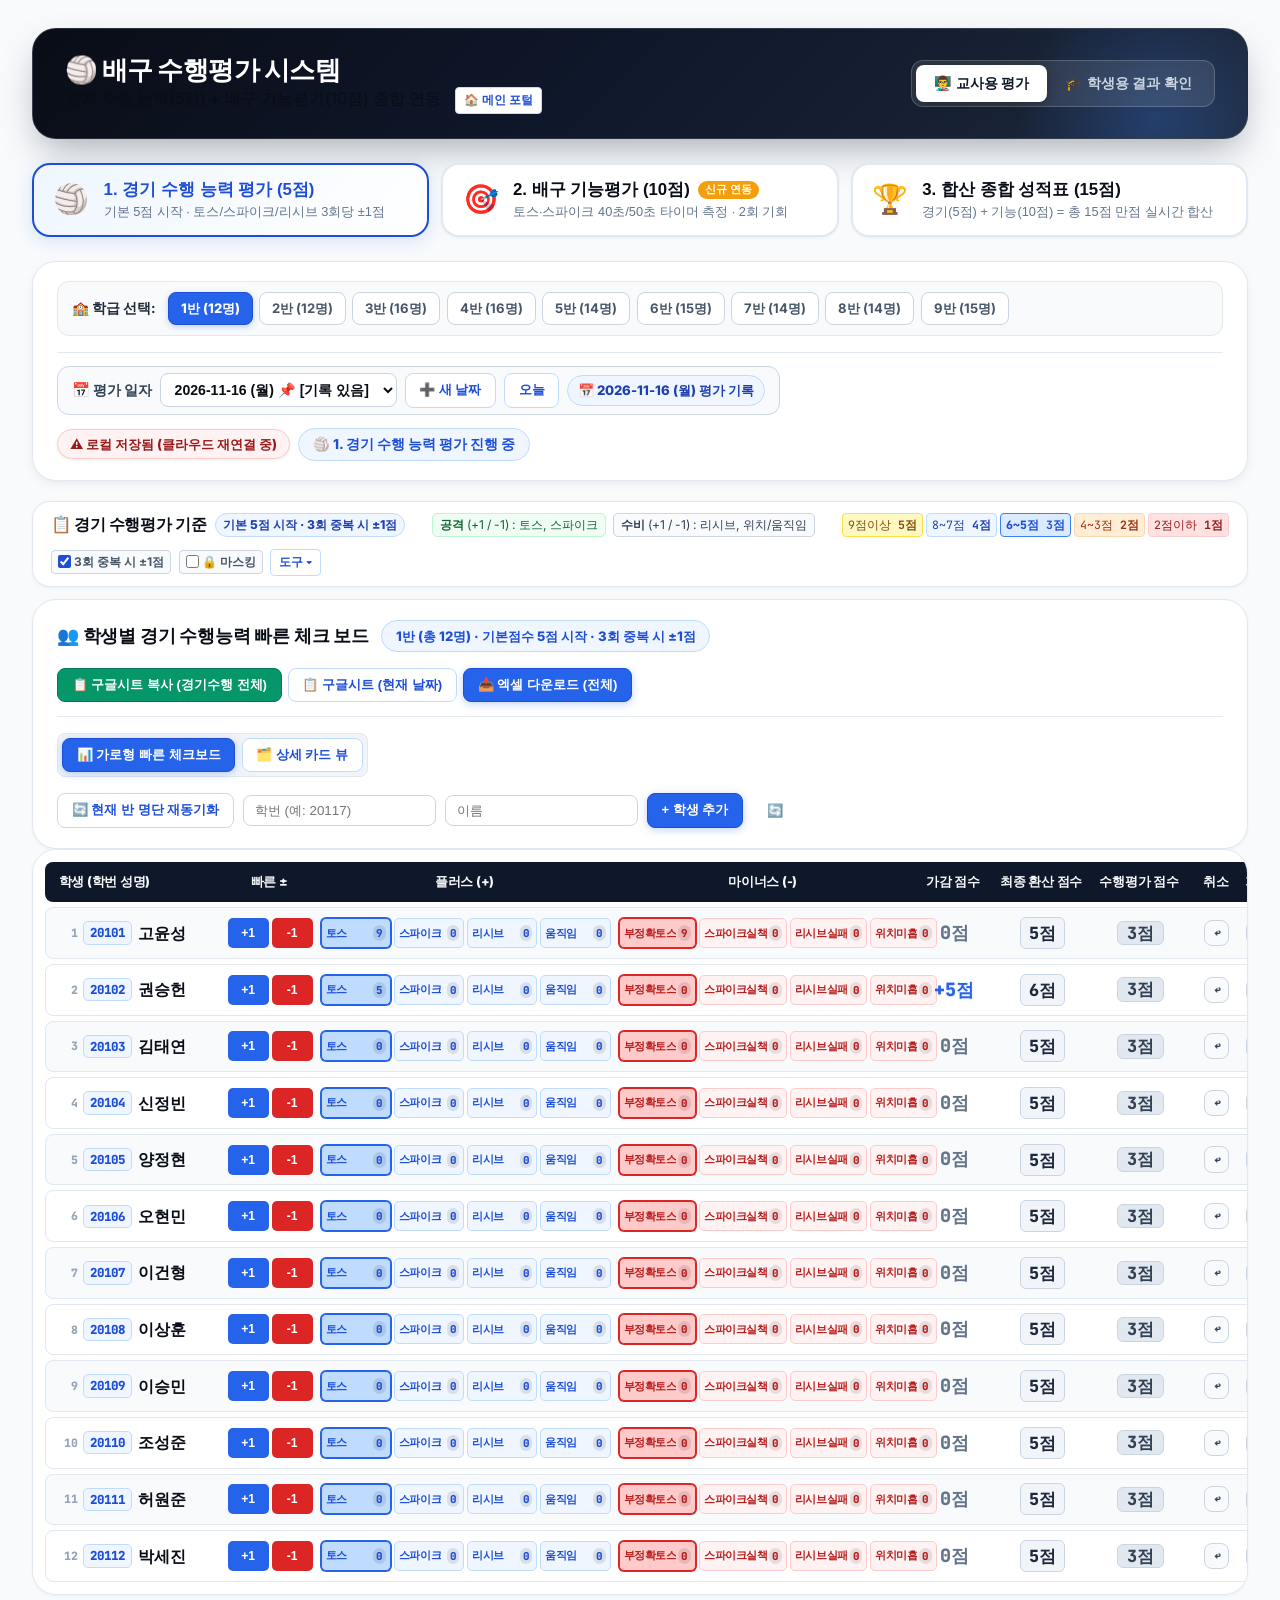
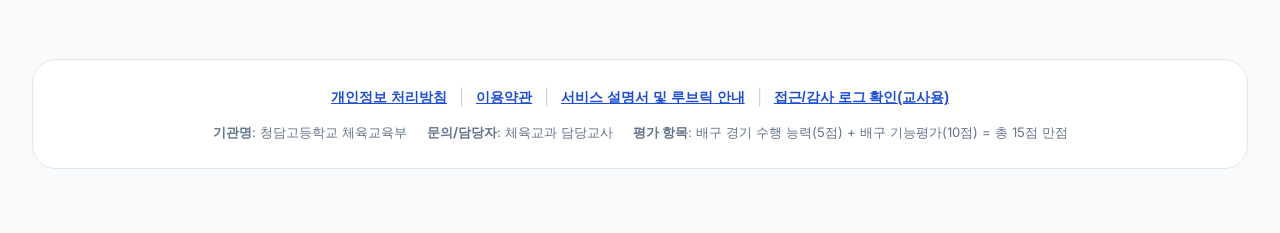
==== volleyball/index.html @ ddc6cc97 "fix(volleyball): allow user deletions and score resets without sync resurrecting old data v8" ====
<!DOCTYPE html>
<html lang="ko">

<head>
  <meta charset="UTF-8">
  <meta name="viewport" content="width=device-width, initial-scale=1.0, maximum-scale=1.0, user-scalable=no">
  <title>배구 수행평가 시스템 | 경기 수행 능력 + 배구 기능평가 종합 연동</title>
  <meta name="description" content="배구 경기 수행 능력 평가(5점 만점) 및 배구 기능평가(10점 만점, 40초/50초 타이머, 2회 기회, 남자/여자 기준) 종합 합산 성적 시스템">
  <link rel="preconnect" href="https://fonts.googleapis.com">
  <link rel="preconnect" href="https://fonts.gstatic.com" crossorigin>
  <link
    href="https://fonts.googleapis.com/css2?family=Inter:wght@400;500;600;700;800&family=JetBrains+Mono:wght@500;700;800&display=swap"
    rel="stylesheet">
  <link rel="stylesheet" href="style.css?v=20261117_v8">
</head>

<body>
  <div class="vb-app-container">
    <!-- 1. 상단 메인 헤더 -->
    <header class="vb-header">
      <div class="vb-header-left">
        <h1 class="vb-title">🏐 배구 수행평가 시스템</h1>
        <span class="vb-header-subtitle">경기 수행 능력(5점) + 배구 기능평가(10점) 종합 연동</span>
        <a href="../index.html" class="vb-btn vb-btn-outline vb-btn-xs"
          style="text-decoration:none; margin-left:0.6rem; font-weight:700;">🏠 메인 포털</a>
      </div>

      <div class="vb-header-right">
        <div class="vb-role-switch-group" role="group" aria-label="화면 역할 전환">
          <button type="button" id="switchTeacherBtn" class="vb-role-btn active">
            👨‍🏫 교사용 평가
          </button>
          <button type="button" id="switchStudentBtn" class="vb-role-btn">
            🎓 학생용 결과 확인
          </button>
        </div>
      </div>
    </header>

    <!-- 2. 평가 영역 전환 네비게이션 바 (두 개를 클릭하여 전환 & 합산 연동) -->
    <nav class="vb-eval-mode-navbar" role="tablist" aria-label="수행평가 영역 전환">
      <div class="vb-eval-mode-tabs">
        <button type="button" id="tabModeGameBtn" class="vb-mode-tab-btn active" role="tab" aria-selected="true"
          data-mode="game">
          <span class="mode-tab-icon">🏐</span>
          <span class="mode-tab-info">
            <span class="mode-tab-title">1. 경기 수행 능력 평가 (5점)</span>
            <span class="mode-tab-sub">기본 5점 시작 · 토스/스파이크/리시브 3회당 ±1점</span>
          </span>
        </button>

        <button type="button" id="tabModeSkillBtn" class="vb-mode-tab-btn" role="tab" aria-selected="false"
          data-mode="skill">
          <span class="mode-tab-icon">🎯</span>
          <span class="mode-tab-info">
            <span class="mode-tab-title">2. 배구 기능평가 (10점) <span class="mode-tab-tag">신규 연동</span></span>
            <span class="mode-tab-sub">토스·스파이크 40초/50초 타이머 측정 · 2회 기회</span>
          </span>
        </button>

        <button type="button" id="tabModeCombinedBtn" class="vb-mode-tab-btn" role="tab" aria-selected="false"
          data-mode="combined">
          <span class="mode-tab-icon">🏆</span>
          <span class="mode-tab-info">
            <span class="mode-tab-title">3. 합산 종합 성적표 (15점)</span>
            <span class="mode-tab-sub">경기(5점) + 기능(10점) = 총 15점 만점 실시간 합산</span>
          </span>
        </button>
      </div>
    </nav>

    <div id="globalToastBanner" class="vb-toast hidden" role="status" aria-live="polite"></div>

    <!-- ==================================================================== -->
    <!-- 3. 교사용 화면 (Teacher View) -->
    <!-- ==================================================================== -->
    <main id="teacherViewSection" class="vb-view-section">

      <!-- 공통 상단 학급 및 평가일자 바 (모든 모드 공유) -->
      <section class="vb-card vb-common-class-bar">
        <div class="vb-class-selector-row">
          <div class="vb-class-nav-label">🏫 <strong>학급 선택:</strong></div>
          <div class="vb-class-nav-tabs" id="classTabsContainer" role="tablist" aria-label="1반부터 9반 선택">
            <button type="button" class="vb-class-tab-btn active" data-class="1">1반 (12명)</button>
            <button type="button" class="vb-class-tab-btn" data-class="2">2반 (12명)</button>
            <button type="button" class="vb-class-tab-btn" data-class="3">3반 (16명)</button>
            <button type="button" class="vb-class-tab-btn" data-class="4">4반 (16명)</button>
            <button type="button" class="vb-class-tab-btn" data-class="5">5반 (14명)</button>
            <button type="button" class="vb-class-tab-btn" data-class="6">6반 (15명)</button>
            <button type="button" class="vb-class-tab-btn" data-class="7">7반 (14명)</button>
            <button type="button" class="vb-class-tab-btn" data-class="8">8반 (14명)</button>
            <button type="button" class="vb-class-tab-btn" data-class="9">9반 (15명)</button>
          </div>
        </div>

        <div class="vb-common-meta-row">
          <!-- 평가 일자 (내가 평가한 날짜만 요일과 함께 선택) -->
          <div class="vb-eval-date-group" style="display: flex; align-items: center; gap: 8px; flex-wrap: wrap;">
            <label for="evalDateSelect" class="vb-date-label" style="font-weight: 800; font-size: 0.9rem;">📅 평가 일자</label>
            <select id="evalDateSelect" class="vb-eval-date-select" title="평가한 날짜 선택 (요일 포함)">
              <!-- 평가 기록이 있는 날짜들만 요일과 함께 동적 생성 -->
            </select>
            <input type="date" id="evalDateInput" class="vb-input vb-input-sm vb-date-input hidden" title="새 날짜 선택">
            <button type="button" id="addNewDateBtn" class="vb-btn vb-btn-outline vb-btn-sm" title="새 평가일 추가">➕ 새 날짜</button>
            <button type="button" id="setTodayDateBtn" class="vb-btn vb-btn-outline vb-btn-sm" title="오늘 날짜로 전환">오늘</button>
            <span class="vb-date-status-pill" id="currentEvalDateBadge">📅 2026-11-13 (금) 평가 기록</span>
          </div>

          <!-- 실시간 클라우드 자동 연동 상태 & 모드 안내 -->
          <div class="vb-common-mode-indicator" style="display: flex; align-items: center; gap: 8px; flex-wrap: wrap;">
            <span class="vb-cloud-sync-status-pill" id="cloudSyncStatusBadge" title="태블릿과 컴퓨터 간 100% 실시간 자동 연동">
              🟢 실시간 자동 연동 됨 (태블릿 ⇄ 컴터)
            </span>
            <span class="vb-indicator-pill" id="currentModeIndicatorPill">🏐 1. 경기 수행 능력 평가 진행 중</span>
          </div>
        </div>
      </section>

      <!-- ------------------------------------------------------------------ -->
      <!-- [MODE 1] 경기 수행 능력 평가 영역 (기존 기능 + 합산 총점 연동) -->
      <!-- ------------------------------------------------------------------ -->
      <div id="gameEvalContainer" class="vb-mode-content-block">
        <!-- 상단: 경기수행 기준 루브릭 -->
        <section class="vb-card vb-criteria-compact-card">
          <div class="vb-criteria-compact-row">
            <div class="vb-criteria-title-block">
              <h2 class="vb-criteria-main-title">📋 경기 수행평가 기준</h2>
              <span class="vb-criteria-rule-pill">기본 5점 시작 · 3회 중복 시 ±1점</span>
            </div>

            <div class="vb-criteria-factors-summary">
              <span class="vb-factor-tag attack"><strong>공격</strong> (+1 / -1) : 토스, 스파이크</span>
              <span class="vb-factor-tag defense"><strong>수비</strong> (+1 / -1) : 리시브, 위치/움직임</span>
            </div>

            <div class="vb-criteria-mini-rubric" title="최종 환산 점수에 따른 수행평가 점수">
              <span class="vb-mini-score grade-5">9점이상 <strong>5점</strong></span>
              <span class="vb-mini-score grade-4">8~7점 <strong>4점</strong></span>
              <span class="vb-mini-score grade-3 current">6~5점 <strong>3점</strong></span>
              <span class="vb-mini-score grade-2">4~3점 <strong>2점</strong></span>
              <span class="vb-mini-score grade-1">2점이하 <strong>1점</strong></span>
            </div>

            <div class="vb-criteria-tools-block">
              <label class="vb-mini-toggle" title="3회 중복 시 1점씩 가감 (체크 해제 시 1회마다 즉시 ±1점)">
                <input type="checkbox" id="chkRuleEvery3" checked>
                <span>3회 중복 시 ±1점</span>
              </label>
              <label class="vb-mini-toggle" title="개인정보 보호 학번/이름 마스킹">
                <input type="checkbox" id="chkPrivacyMaskMode">
                <span>🔒 마스킹</span>
              </label>
              <details class="vb-mini-details">
                <summary class="vb-btn vb-btn-outline vb-btn-xs">도구 ▾</summary>
                <div class="vb-mini-popover">
                  <button type="button" id="runCalcTestSuiteBtn" class="vb-btn vb-btn-outline vb-btn-xs">🧪 계산 검증
                    (5케이스)</button>
                  <button type="button" id="exportDataBackupBtn" class="vb-btn vb-btn-outline vb-btn-xs">💾 JSON
                    백업</button>
                  <div id="calcTestResultPanel" class="vb-test-panel hidden"></div>
                </div>
              </details>
            </div>
          </div>
        </section>

        <!-- 경기수행 툴바 바 -->
        <section class="vb-card vb-toolbar-card">
          <div class="vb-toolbar-row-primary">
            <div class="vb-toolbar-left">
              <h3 class="vb-card-title">👥 학생별 경기 수행능력 빠른 체크 보드</h3>
              <span class="vb-count-badge" id="studentCountBadge">1반 (총 12명)</span>
            </div>

            <div class="vb-export-btns-group">
              <button type="button" id="copyGoogleSheetAllDatesBtn" class="vb-btn vb-btn-success vb-btn-sm"
                title="모든 평가 날짜의 1~9반 경기수행 기록 복사">
                📋 구글시트 복사 (경기수행 전체)
              </button>
              <button type="button" id="copyGoogleSheetCurrentBtn" class="vb-btn vb-btn-outline vb-btn-sm"
                title="현재 날짜/반 경기수행 기록 복사">
                📋 구글시트 (현재 날짜)
              </button>
              <button type="button" id="downloadCsvAllDatesBtn" class="vb-btn vb-btn-primary vb-btn-sm"
                title="엑셀(CSV) 파일 다운로드">
                📥 엑셀 다운로드 (전체)
              </button>
            </div>
          </div>

          <div class="vb-toolbar-row-secondary">
            <div class="vb-toolbar-view-toggle">
              <button type="button" id="viewModeTableBtn" class="vb-btn vb-btn-sm vb-btn-primary active"
                title="가로형 빠른 체크보드">
                📊 가로형 빠른 체크보드
              </button>
              <button type="button" id="viewModeCardBtn" class="vb-btn vb-btn-sm vb-btn-outline" title="학생별 상세 카드 뷰">
                🗂️ 상세 카드 뷰
              </button>
            </div>

            <div class="vb-toolbar-right-actions">
              <button type="button" id="loadSample15Btn" class="vb-btn vb-btn-outline vb-btn-sm" title="학생명렬표 명단으로 초기화">
                🔄 현재 반 명단 재동기화
              </button>
              <input type="text" id="newStudentNumberInput" class="vb-input vb-input-sm" placeholder="학번 (예: 20117)"
                maxlength="10">
              <input type="text" id="newStudentNameInput" class="vb-input vb-input-sm" placeholder="이름" maxlength="20">
              <button type="button" id="addStudentBtn" class="vb-btn vb-btn-primary vb-btn-sm">+ 학생 추가</button>
              <button type="button" id="resetAllScoresBtn" class="vb-btn vb-btn-secondary vb-btn-sm">🔄 현재 반 경기점수
                초기화</button>
            </div>
          </div>
        </section>

        <!-- 학생별 경기 수행 평가 보드 -->
        <section class="vb-board-scroll-wrapper">
          <div id="teacherStudentRowsContainer" class="vb-student-board-view mode-horizontal-table"
            aria-label="학생별 경기 수행 능력 평가 목록"></div>
        </section>
      </div>

      <!-- ------------------------------------------------------------------ -->
      <!-- [MODE 2] 배구 기능평가 영역 (40초/50초 타이머 + 기준 + 2회 기회) -->
      <!-- ------------------------------------------------------------------ -->
      <div id="skillEvalContainer" class="vb-mode-content-block hidden">

        <!-- (1) 배구 기능평가 기준 카드 (상단 배치: 남학생 / 여학생 기준) -->
        <section class="vb-card vb-skill-criteria-card-clean">
          <div class="vb-criteria-top-bar">
            <div class="vb-criteria-title-area">
              <h2 class="vb-criteria-heading">📋 배구 기능평가 기준</h2>
              <span class="vb-gender-criteria-active-tag" id="skillCriteriaActiveTag">⚡ 남자 기준 (40초)</span>
            </div>

            <!-- 남/여 기준 선택 탭 (우선 삭제 및 남자 기준 / 여자 기준) -->
            <div class="vb-gender-switch-area" role="group" aria-label="배점 기준 성별 선택">
              <button type="button" id="genderCriteriaMaleBtn" class="vb-gender-choice-btn active" data-gender="male">
                👦 남자 기준
              </button>
              <button type="button" id="genderCriteriaFemaleBtn" class="vb-gender-choice-btn" data-gender="female">
                👧 여자 기준
              </button>
            </div>
          </div>

          <!-- 남학생 & 여학생 평가 방법 (사용자 제공 여학생 원문 100% 반영) -->
          <div class="vb-skill-methods-grid">
            <!-- 👦 남학생 평가 방법 -->
            <div class="vb-method-card male-card active-method" id="methodCardMale">
              <div class="vb-method-card-header">
                <span class="vb-method-badge male">👦 남학생 수행평가</span>
                <span class="vb-method-time-pill">⏱️ 40초 측정</span>
              </div>
              <div class="vb-method-overview">
                40초 동안 배구 코트에서 토스를 통해 반대쪽 코트로 넘긴다. (2회 기회 중 최고 기록 반영)
              </div>
              <ol class="vb-method-ol">
                <li>코트 엔드라인에서 시작한다.</li>
                <li>2번의 언더 또는 오버 토스를 통해 네트 쪽으로 이동하며 2번째 토스 후 스파이크를 활용해 공을 반대편 코트로 넘긴다.</li>
                <li>넘어간 공의 개수를 측정하여 점수를 부여한다.</li>
              </ol>
              <div class="vb-method-note">
                • 첫 번째 토스 후 원바운드 1회 가능<br>
                • 최대 7개의 배구공을 사용하여 평가 진행
              </div>
            </div>

            <!-- 👧 여학생 평가 방법 (사용자 이미지 원문) -->
            <div class="vb-method-card female-card" id="methodCardFemale">
              <div class="vb-method-card-header">
                <span class="vb-method-badge female">👧 여학생 수행평가</span>
                <span class="vb-method-time-pill">⏱️ 50초 측정</span>
              </div>
              <div class="vb-method-overview">
                50초 동안 배구 코트에서 최대 3번 토스를 통해 반대쪽 코트로 넘긴다.
              </div>
              <ol class="vb-method-ol">
                <li>여학생은 배구 엔드라인 앞의 라인에서 시작하여 수행평가를 시작한다.</li>
                <li>2번의 토스를 실시해야 하며 2번의 토스로 수행이 어려울 시 3번의 토스까지 허용한다.</li>
                <li>마지막 토스 후 공을 캐치</li>
                <li>캐치한 공을 던져서 스파이크를 실시.</li>
              </ol>
              <div class="vb-method-note">
                • 평가 기준(배점 환산표)은 기존과 동일 (2회 기회 중 최고 기록 반영)
              </div>
            </div>
          </div>

          <!-- 배점 환산표 -->
          <div class="vb-rubric-table-container">
            <table class="vb-clean-rubric-table" id="skillRubricTable">
              <thead>
                <tr>
                  <th scope="col" style="width: 170px;">환산 점수</th>
                  <th scope="col">10점 (만점)</th>
                  <th scope="col">9점</th>
                  <th scope="col">8점</th>
                  <th scope="col">7점</th>
                  <th scope="col">6점</th>
                </tr>
              </thead>
              <tbody>
                <tr id="rowMaleCriteria" class="row-criteria active-criteria">
                  <th scope="row"><strong>👦 남학생 기준 (40초)</strong></th>
                  <td><span class="cnt-pill pill-max">5개 이상</span></td>
                  <td><span class="cnt-pill">4개</span></td>
                  <td><span class="cnt-pill">3개</span></td>
                  <td><span class="cnt-pill">2개</span></td>
                  <td><span class="cnt-pill">1개 이하</span></td>
                </tr>
                <tr id="rowFemaleCriteria" class="row-criteria">
                  <th scope="row"><strong>👧 여학생 기준 (50초)</strong></th>
                  <td><span class="cnt-pill pill-max">4개 이상</span></td>
                  <td><span class="cnt-pill">3개</span></td>
                  <td><span class="cnt-pill">2개</span></td>
                  <td><span class="cnt-pill">1개</span></td>
                  <td><span class="cnt-pill">0개</span></td>
                </tr>
              </tbody>
            </table>
          </div>
        </section>

        <!-- (2) 타이머 카드 (입력보드 바로 위 배치: 40초 타이머, 50초 타이머, 소리알림 제거, 박스 벗어남 0%) -->
        <section class="vb-card vb-timer-card-clean">
          <div class="vb-timer-clean-wrapper">
            <!-- 프리셋: 40초 타이머, 50초 타이머라고만 표기 -->
            <div class="vb-timer-preset-group">
              <button type="button" id="timerPreset40Btn" class="vb-timer-tab-btn active" data-seconds="40">
                ⏱️ 40초 타이머
              </button>
              <button type="button" id="timerPreset50Btn" class="vb-timer-tab-btn" data-seconds="50">
                ⏱️ 50초 타이머
              </button>
            </div>

            <!-- 대형 디지털 타이머 디스플레이 -->
            <div class="vb-timer-clock-box" id="timerDisplayBox">
              <span id="timerClockDigits" class="vb-timer-digits">00:40</span>
              <span id="timerStatusBadge" class="vb-timer-status ready">준비</span>
            </div>

            <!-- 조작 버튼 -->
            <div class="vb-timer-controls-group">
              <button type="button" id="timerStartBtn" class="vb-btn vb-btn-success vb-btn-sm vb-timer-btn">
                ▶ 시작 (Space)
              </button>
              <button type="button" id="timerPauseBtn" class="vb-btn vb-btn-outline vb-btn-sm vb-timer-btn" disabled>
                ⏸ 일시정지
              </button>
              <button type="button" id="timerResetBtn" class="vb-btn vb-btn-secondary vb-btn-sm vb-timer-btn">
                🔄 리셋 (R)
              </button>
            </div>
          </div>

          <!-- 진행률 게이지 바 -->
          <div class="vb-timer-progress-track">
            <div id="timerProgressBar" class="vb-timer-progress-fill" style="width: 100%;"></div>
          </div>
        </section>

        <!-- (3) 기능평가 학생별 빠른 기록 보드 툴바 -->
        <section class="vb-card vb-toolbar-card">
          <div class="vb-toolbar-row-primary">
            <div class="vb-toolbar-left">
              <h3 class="vb-card-title">🎯 학생별 배구 기능평가 입력 보드 (1차 · 2차 시기 측정)</h3>
              <span class="vb-count-badge" id="skillStudentCountBadge">1반 (총 12명) · 최고 기록 자동 환산</span>
            </div>

            <div class="vb-export-btns-group">
              <button type="button" id="copyGoogleSheetSkillBtn" class="vb-btn vb-btn-success vb-btn-sm"
                title="현재 반 기능평가 기록 복사">
                📋 구글시트 복사 (기능평가)
              </button>
              <button type="button" id="copyGoogleSheetCombinedSkillBtn" class="vb-btn vb-btn-primary vb-btn-sm"
                title="경기점수와 기능점수가 합산된 종합 기록 복사">
                📋 구글시트 복사 (경기+기능 합산 종합)
              </button>
              <button type="button" id="resetSkillCurrentClassBtn" class="vb-btn vb-btn-secondary vb-btn-sm"
                title="현재 반 기능평가 기록 초기화">
                🔄 현재 반 기능점수 초기화
              </button>
            </div>
          </div>
        </section>

        <!-- 학생별 기능평가 보드 테이블 (1차, 2차, 최고, 기능점수, 경기점수, 합산총점) -->
        <section class="vb-board-scroll-wrapper">
          <div id="skillStudentRowsContainer" class="vb-student-board-view mode-horizontal-table"
            aria-label="학생별 배구 기능평가 목록"></div>
        </section>
      </div>

      <!-- ------------------------------------------------------------------ -->
      <!-- [MODE 3] 합산 종합 성적표 (경기 5점 + 기능 10점 = 총 15점 만점) -->
      <!-- ------------------------------------------------------------------ -->
      <div id="combinedEvalContainer" class="vb-mode-content-block hidden">
        <section class="vb-card vb-toolbar-card">
          <div class="vb-toolbar-row-primary">
            <div class="vb-toolbar-left">
              <h3 class="vb-card-title">🏆 배구 수행평가 종합 합산 성적표</h3>
              <span class="vb-count-badge" id="combinedStudentCountBadge">경기 수행점수(5점) + 기능점수(10점) = 총 15점 만점</span>
            </div>

            <div class="vb-export-btns-group">
              <button type="button" id="copyGoogleSheetCombinedMasterBtn" class="vb-btn vb-btn-success vb-btn-sm"
                title="전체 반 경기+기능 종합 합산 기록을 구글시트에 바로 붙여넣을 수 있게 복사">
                📋 구글시트 복사 (전체 반 종합 성적표)
              </button>
              <button type="button" id="copyGoogleSheetCombinedCurrentClassBtn" class="vb-btn vb-btn-outline vb-btn-sm"
                title="현재 반 경기+기능 종합 합산 기록 복사">
                📋 구글시트 (현재 반만)
              </button>
              <button type="button" id="downloadCsvCombinedBtn" class="vb-btn vb-btn-primary vb-btn-sm"
                title="모든 반의 종합 성적표 엑셀(CSV) 파일 다운로드">
                📥 엑셀 CSV 다운로드 (종합)
              </button>
            </div>
          </div>
        </section>

        <section class="vb-board-scroll-wrapper">
          <div id="combinedStudentRowsContainer" class="vb-student-board-view mode-horizontal-table"
            aria-label="배구 수행평가 종합 성적표 목록"></div>
        </section>
      </div>

    </main>

    <!-- ==================================================================== -->
    <!-- 4. 학생용 화면 (Student View): 경기점수(5점) + 기능점수(10점) + 합산총점(15점) -->
    <!-- ==================================================================== -->
    <main id="studentViewSection" class="vb-view-section hidden">
      <!-- 학생 본인 선택 바 -->
      <section class="vb-card vb-student-lookup-card">
        <div class="vb-student-lookup-row">
          <div class="vb-lookup-info">
            <h2 class="vb-section-title">🎓 내 배구 수행평가 종합 결과 확인</h2>
            <p class="vb-section-sub">본인의 학번과 이름을 선택하면 경기 수행 능력 점수(5점), 배구 기능 점수(10점), 그리고 최종 합산 점수(15점 만점)를 확인할 수 있습니다.
            </p>
          </div>
          <div class="vb-lookup-controls">
            <select id="studentSelfSelect" class="vb-select" aria-label="본인 학번 및 이름 선택"></select>
            <input type="text" id="studentDirectNumInput" class="vb-input vb-input-sm" placeholder="학번 또는 이름 검색">
            <button type="button" id="studentLookupBtn" class="vb-btn vb-btn-primary vb-btn-sm">조회</button>
          </div>
        </div>
      </section>

      <section class="vb-student-result-wrap">
        <!-- (1) 학생용 3대 종합 점수 카드 (경기 수행 + 배구 기능 + 최종 합산) -->
        <div class="vb-card vb-hero-score-card">
          <div class="vb-hero-top-meta">
            <span class="vb-student-identity-pill" id="studentResultIdentity">20101 김배구</span>
            <span class="vb-updated-time-pill" id="studentResultUpdatedAt">실시간 반영됨</span>
          </div>

          <p class="vb-hero-eyebrow">배구 수행평가 점수 (경기 수행능력 5점 + 배구 기능평가 10점 = 총 15점 만점)</p>

          <div class="vb-hero-triple-score-row">
            <!-- 1. 경기 수행 능력 점수 (5점 만점) -->
            <div class="vb-hero-score-block">
              <span class="vb-hero-block-label">1. 경기 수행 능력 점수</span>
              <div class="vb-hero-big-score-box">
                <span id="studentBigGameScore" class="vb-hero-big-number">5</span>
                <span class="vb-hero-score-unit">/ 5점</span>
              </div>
              <span id="studentGameDetailBadge" class="vb-hero-sub-pill">기본 5점 시작 (±가감 점수: 0점)</span>
            </div>

            <div class="vb-hero-plus-sign">+</div>

            <!-- 2. 배구 기능평가 점수 (10점 만점) -->
            <div class="vb-hero-score-block">
              <span class="vb-hero-block-label">2. 배구 기능평가 점수</span>
              <div class="vb-hero-big-score-box">
                <span id="studentBigSkillScore" class="vb-hero-big-number">10</span>
                <span class="vb-hero-score-unit">/ 10점</span>
              </div>
              <span id="studentSkillDetailBadge" class="vb-hero-sub-pill">1차: 4개 / 2차: 5개 (최고: 5개)</span>
            </div>

            <div class="vb-hero-plus-sign">=</div>

            <!-- 3. 최종 합산 총점 (15점 만점) -->
            <div class="vb-hero-score-block final-block">
              <span class="vb-hero-block-label">🏆 최종 합산 총점</span>
              <div class="vb-hero-big-score-box">
                <span id="studentBigTotalScore" class="vb-hero-big-number final-gold">15</span>
                <span class="vb-hero-score-unit">/ 15점</span>
              </div>
              <span id="studentTotalRangeBadge" class="vb-hero-sub-pill gold-pill">경기 5점 + 기능 10점</span>
            </div>
          </div>

          <p id="studentScoreSummaryText" class="vb-hero-summary-text">
            아래 항목을 클릭하면 [1. 경기 수행 능력 세부 내역], [2. 배구 기능평가 40초 측정 내역], [3. 종합 루브릭 환산 기준표]를 자세히 볼 수 있습니다.
          </p>
        </div>

        <!-- (2) 학생용 아코디언 항목별 세부 -->
        <div class="vb-card vb-accordion-section-card">
          <div class="vb-accordion-header-bar">
            <div>
              <h3 class="vb-card-title">📌 항목별 세부 내역 (아코디언 접기/펼치기)</h3>
              <p class="vb-card-sub">각 항목을 클릭하면 공격·수비 체크 내역 및 기능평가 공 넘김 기록과 환산표를 확인하실 수 있습니다.</p>
            </div>
            <div class="vb-accordion-bulk-btns">
              <button type="button" id="expandAllAccordionBtn" class="vb-btn-chip">전체 펼치기</button>
              <button type="button" id="collapseAllAccordionBtn" class="vb-btn-chip">전체 접기</button>
            </div>
          </div>

          <div id="studentAccordionList" class="vb-accordion-list" role="region" aria-label="항목별 세부 평가 아코디언"></div>
        </div>
      </section>
    </main>

    <!-- 5. 공통 푸터 -->
    <footer class="vb-footer">
      <div class="vb-footer-links">
        <button type="button" class="vb-footer-link-btn" data-doc="privacy">개인정보 처리방침</button>
        <span class="vb-footer-divider">|</span>
        <button type="button" class="vb-footer-link-btn" data-doc="terms">이용약관</button>
        <span class="vb-footer-divider">|</span>
        <button type="button" class="vb-footer-link-btn" data-doc="spec">서비스 설명서 및 루브릭 안내</button>
        <span class="vb-footer-divider">|</span>
        <button type="button" class="vb-footer-link-btn" data-doc="audit">접근/감사 로그 확인(교사용)</button>
      </div>
      <div class="vb-footer-meta">
        <span><strong>기관명</strong>: 청담고등학교 체육교육부</span>
        <span><strong>문의/담당자</strong>: 체육교과 담당교사</span>
        <span><strong>평가 항목</strong>: 배구 경기 수행 능력(5점) + 배구 기능평가(10점) = 총 15점 만점</span>
      </div>
    </footer>
  </div>

  <!-- 정책 및 심의 문서 모달 -->
  <div id="policyModalBackdrop" class="vb-modal-backdrop hidden" role="dialog" aria-modal="true"
    aria-labelledby="policyModalTitle">
    <div class="vb-modal-dialog">
      <div class="vb-modal-header">
        <h3 id="policyModalTitle">정책 문서</h3>
        <button type="button" id="closePolicyModalBtn" class="vb-modal-close" aria-label="모달 닫기">&times;</button>
      </div>
      <div id="policyModalBody" class="vb-modal-body"></div>
      <div class="vb-modal-footer">
        <button type="button" id="confirmPolicyModalBtn" class="vb-btn vb-btn-primary">확인 및 닫기</button>
      </div>
    </div>
  </div>



  <script src="roster_data.js?v=20261117_v8"></script>
  <script src="backup_data.js?v=20261117_v8"></script>
  <script src="app.js?v=20261117_v8"></script>
</body>

</html>
---- volleyball/style.css ----
/* ==========================================================================
   배구(Volleyball) 경기 수행 능력 평가 전용 스타일시트
   - Impeccable Design System: Out-of-Distribution Craft
   - Mode: Operate & Evaluate (교사 신속 평가 + 학생 한눈 확인)
   - Principles: Bold Hierarchy, Generous Spacing, Robust Typography & Anti-Overflow
   ========================================================================== */

:root {
  /* Color Palette: Deep Slate Canvas with Electric Cobalt & Amber Gold Accents */
  --vb-bg: #f8fafc;
  --vb-bg-alt: #f1f5f9;
  --vb-surface: #ffffff;
  --vb-surface-hover: #f8fafc;
  --vb-surface-active: #f1f5f9;
  --vb-border: #e2e8f0;
  --vb-border-strong: #cbd5e1;
  --vb-border-focus: #3b82f6;

  /* Typography Colors */
  --vb-text: #090d16;
  --vb-text-sub: #334155;
  --vb-text-muted: #64748b;
  --vb-text-on-dark: #f8fafc;

  /* Brand Accents */
  --vb-primary: #1d4ed8;
  --vb-primary-hover: #1e40af;
  --vb-primary-light: #eff6ff;
  --vb-primary-subtle: #dbeafe;

  /* State Colors */
  --vb-plus: #1e40af;
  --vb-plus-bg: #eff6ff;
  --vb-plus-border: #bfdbfe;
  --vb-minus: #b91c1c;
  --vb-minus-bg: #fef2f2;
  --vb-minus-border: #fecaca;
  --vb-gold: #eab308;
  --vb-gold-light: #fef9c3;
  --vb-gold-border: #fef08a;

  /* Radii & Shadows */
  --vb-radius-sm: 8px;
  --vb-radius-md: 12px;
  --vb-radius-lg: 18px;
  --vb-radius-xl: 24px;
  --vb-shadow-sm: 0 1px 3px rgba(15, 23, 42, 0.05);
  --vb-shadow-md: 0 4px 14px -2px rgba(15, 23, 42, 0.06), 0 2px 6px -1px rgba(15, 23, 42, 0.03);
  --vb-shadow-lg: 0 12px 28px -4px rgba(15, 23, 42, 0.09), 0 4px 10px -2px rgba(15, 23, 42, 0.04);

  /* Spacing Rhythm */
  --vb-space-unit: 1.25rem;
}

*,
*::before,
*::after {
  box-sizing: border-box;
  margin: 0;
  padding: 0;
}

html {
  font-size: 16px;
  -webkit-text-size-adjust: 100%;
}

body {
  font-family: 'Inter', -apple-system, BlinkMacSystemFont, 'Pretendard', 'Malgun Gothic', sans-serif;
  background-color: var(--vb-bg);
  color: var(--vb-text);
  line-height: 1.55;
  min-height: 100vh;
  -webkit-font-smoothing: antialiased;
  -moz-osx-font-smoothing: grayscale;
  overflow-x: hidden;
  word-break: keep-all;
  overflow-wrap: break-word;
}

.hidden {
  display: none !important;
}

/* ==========================================================================
   1. 컨테이너 & 레이아웃 여백 (시원하고 여유로운 간격 확보)
   ========================================================================== */
.vb-app-container {
  max-width: 1440px;
  margin: 0 auto;
  padding: 1.75rem 2rem 4rem;
  display: flex;
  flex-direction: column;
  gap: 1.5rem;
}

@media (max-width: 768px) {
  .vb-app-container {
    padding: 1rem 1rem 3rem;
    gap: 1.2rem;
  }
}

/* ==========================================================================
   2. 최상단 헤더 배너: 과감하고 세련된(Bolder) 다크 인디고 & 코발트 그라디언트
   ========================================================================== */
.vb-header {
  display: flex;
  justify-content: space-between;
  align-items: center;
  flex-wrap: wrap;
  gap: 1.25rem;
  background: linear-gradient(135deg, #090d16 0%, #0f172a 45%, #1e293b 100%);
  border: 1px solid rgba(255, 255, 255, 0.12);
  border-radius: var(--vb-radius-xl);
  padding: 1.5rem 2rem;
  box-shadow: 0 16px 36px -8px rgba(15, 23, 42, 0.35);
  position: relative;
  overflow: hidden;
}

.vb-header::before {
  content: '';
  position: absolute;
  top: -50px;
  right: -50px;
  width: 280px;
  height: 280px;
  background: radial-gradient(circle, rgba(59, 130, 246, 0.28) 0%, rgba(59, 130, 246, 0) 70%);
  pointer-events: none;
}

.vb-header-left {
  position: relative;
  z-index: 1;
}

.vb-brand-row {
  display: flex;
  align-items: center;
  gap: 0.65rem;
  margin-bottom: 0.45rem;
  flex-wrap: wrap;
}

.vb-live-dot {
  width: 9px;
  height: 9px;
  border-radius: 50%;
  background: #38bdf8;
  box-shadow: 0 0 0 4px rgba(56, 189, 248, 0.28);
  animation: pulseDot 2s infinite ease-in-out;
}

@keyframes pulseDot {

  0%,
  100% {
    opacity: 1;
    transform: scale(1);
  }

  50% {
    opacity: 0.7;
    transform: scale(0.92);
  }
}

.vb-badge {
  font-family: 'JetBrains Mono', monospace;
  font-size: 0.75rem;
  font-weight: 800;
  letter-spacing: 0.08em;
  color: #38bdf8;
  background: rgba(56, 189, 248, 0.14);
  border: 1px solid rgba(56, 189, 248, 0.32);
  padding: 3px 10px;
  border-radius: 999px;
  text-transform: uppercase;
}

.vb-role-pill {
  font-size: 0.75rem;
  font-weight: 700;
  color: #34d399;
  background: rgba(52, 211, 153, 0.14);
  border: 1px solid rgba(52, 211, 153, 0.35);
  padding: 3px 10px;
  border-radius: 999px;
}

.vb-role-pill.student-mode {
  color: #c084fc;
  background: rgba(192, 132, 252, 0.14);
  border-color: rgba(192, 132, 252, 0.35);
}

.vb-title {
  font-size: 1.65rem;
  font-weight: 900;
  color: #ffffff;
  letter-spacing: -0.02em;
  line-height: 1.25;
}

@media (max-width: 640px) {
  .vb-title {
    font-size: 1.35rem;
  }
}

.vb-header-right {
  display: flex;
  align-items: center;
  gap: 0.85rem;
  flex-wrap: wrap;
  position: relative;
  z-index: 1;
}

/* 역할 전환 탭 컨트롤 */
.vb-role-switch-group {
  display: inline-flex;
  background: rgba(255, 255, 255, 0.1);
  border: 1px solid rgba(255, 255, 255, 0.18);
  border-radius: var(--vb-radius-md);
  padding: 4px;
}

.vb-role-btn {
  border: none;
  background: transparent;
  padding: 0.55rem 1.1rem;
  border-radius: var(--vb-radius-sm);
  font-size: 0.88rem;
  font-weight: 700;
  color: #cbd5e1;
  cursor: pointer;
  transition: all 0.16s ease;
  white-space: nowrap;
}

.vb-role-btn:hover {
  color: #ffffff;
}

.vb-role-btn.active {
  background: #ffffff;
  color: #0f172a;
  box-shadow: 0 2px 8px rgba(0, 0, 0, 0.25);
}

/* 버튼 공통 사양 */
.vb-btn {
  display: inline-flex;
  align-items: center;
  justify-content: center;
  gap: 0.4rem;
  font-size: 0.88rem;
  font-weight: 700;
  padding: 0.6rem 1.15rem;
  border-radius: var(--vb-radius-md);
  border: 1px solid transparent;
  cursor: pointer;
  transition: all 0.16s ease;
  white-space: nowrap;
}

.vb-btn-sm {
  padding: 0.45rem 0.85rem;
  font-size: 0.82rem;
  border-radius: var(--vb-radius-sm);
}

.vb-btn-primary {
  background: #2563eb;
  color: #ffffff;
  border-color: #1d4ed8;
  box-shadow: 0 2px 8px rgba(37, 99, 235, 0.28);
}

.vb-btn-primary:hover {
  background: #1d4ed8;
  transform: translateY(-1px);
}

.vb-btn-secondary {
  background: rgba(255, 255, 255, 0.12);
  color: #ffffff;
  border-color: rgba(255, 255, 255, 0.25);
  backdrop-filter: blur(8px);
}

.vb-btn-secondary:hover {
  background: rgba(255, 255, 255, 0.22);
  color: #ffffff;
}

.vb-btn-outline {
  background: var(--vb-surface);
  color: var(--vb-primary);
  border-color: #bfdbfe;
}

.vb-btn-outline:hover {
  background: var(--vb-primary-light);
  border-color: var(--vb-primary);
}

.vb-btn-chip {
  font-size: 0.8rem;
  font-weight: 700;
  padding: 0.35rem 0.85rem;
  border-radius: 999px;
  border: 1px solid var(--vb-border-strong);
  background: var(--vb-surface);
  color: var(--vb-text-sub);
  cursor: pointer;
  transition: all 0.14s ease;
}

.vb-btn-chip:hover {
  background: #e2e8f0;
  color: var(--vb-text);
}

/* ==========================================================================
   3. 카드 공통 컴포넌트: 깔끔한 여백과 명확한 경계선
   ========================================================================== */
.vb-card {
  background: var(--vb-surface);
  border: 1px solid var(--vb-border);
  border-radius: var(--vb-radius-xl);
  padding: 1.6rem 1.85rem;
  box-shadow: var(--vb-shadow-md);
  transition: box-shadow 0.2s ease, border-color 0.2s ease;
}

.vb-section-title {
  font-size: 1.18rem;
  font-weight: 900;
  color: var(--vb-text);
  letter-spacing: -0.01em;
}

.vb-section-sub {
  font-size: 0.9rem;
  color: var(--vb-text-sub);
  margin-top: 0.35rem;
  line-height: 1.6;
}

/* ==========================================================================
   4. 상단 간단한 수행평가 기준 카드 (체크보드가 즉시 보이도록 초슬림 배치)
   ========================================================================== */
.vb-criteria-compact-card {
  background: #ffffff;
  border: 1px solid var(--vb-border);
  border-radius: var(--vb-radius-lg);
  padding: 0.65rem 1.15rem;
  box-shadow: var(--vb-shadow-sm);
  margin-bottom: 0.75rem;
}

.vb-criteria-compact-row {
  display: flex;
  align-items: center;
  justify-content: space-between;
  flex-wrap: wrap;
  gap: 0.65rem;
}

.vb-criteria-title-block {
  display: flex;
  align-items: center;
  gap: 0.55rem;
  flex-wrap: wrap;
}

.vb-criteria-main-title {
  font-size: 1.02rem;
  font-weight: 900;
  color: var(--vb-text);
  letter-spacing: -0.01em;
  margin: 0;
}

.vb-criteria-rule-pill {
  font-size: 0.76rem;
  font-weight: 800;
  color: #1e40af;
  background: #eff6ff;
  border: 1px solid #bfdbfe;
  padding: 2px 7px;
  border-radius: 999px;
  white-space: nowrap;
}

.vb-criteria-factors-summary {
  display: flex;
  align-items: center;
  gap: 0.4rem;
  flex-wrap: wrap;
}

.vb-factor-tag {
  font-size: 0.76rem;
  padding: 2px 7px;
  border-radius: 5px;
  white-space: nowrap;
}

.vb-factor-tag.attack {
  background: #f0fdf4;
  color: #166534;
  border: 1px solid #bbf7d0;
}

.vb-factor-tag.defense {
  background: #f8fafc;
  color: #334155;
  border: 1px solid #cbd5e1;
}

.vb-criteria-mini-rubric {
  display: flex;
  align-items: center;
  gap: 3px;
  flex-wrap: wrap;
}

.vb-mini-score {
  font-size: 0.72rem;
  padding: 2px 5px;
  border-radius: 4px;
  white-space: nowrap;
  font-family: 'JetBrains Mono', sans-serif;
}

.vb-mini-score.grade-5 {
  background: #fef9c3;
  color: #854d0e;
  border: 1px solid #fde047;
}

.vb-mini-score.grade-4 {
  background: #eff6ff;
  color: #1e40af;
  border: 1px solid #bfdbfe;
}

.vb-mini-score.grade-3 {
  background: #f1f5f9;
  color: #334155;
  border: 1px solid #cbd5e1;
}

.vb-mini-score.grade-3.current {
  font-weight: 800;
  border-color: #3b82f6;
  background: #dbeafe;
  color: #1d4ed8;
}

.vb-mini-score.grade-2 {
  background: #ffedd5;
  color: #9a3412;
  border: 1px solid #fed7aa;
}

.vb-mini-score.grade-1 {
  background: #fee2e2;
  color: #991b1b;
  border: 1px solid #fecaca;
}

.vb-criteria-tools-block {
  display: flex;
  align-items: center;
  gap: 0.45rem;
  flex-wrap: wrap;
}

.vb-mini-toggle {
  display: inline-flex;
  align-items: center;
  gap: 3px;
  font-size: 0.75rem;
  font-weight: 700;
  color: #475569;
  cursor: pointer;
  background: #f8fafc;
  border: 1px solid var(--vb-border-strong);
  padding: 2px 6px;
  border-radius: 4px;
}

.vb-mini-toggle input[type="checkbox"] {
  accent-color: var(--vb-primary);
  width: 13px;
  height: 13px;
}

.vb-btn-xs {
  padding: 0.2rem 0.5rem;
  font-size: 0.74rem;
  border-radius: 4px;
}

.vb-mini-details {
  position: relative;
  display: inline-block;
}

.vb-mini-details summary {
  list-style: none;
  cursor: pointer;
}

.vb-mini-details summary::-webkit-details-marker {
  display: none;
}

.vb-mini-popover {
  position: absolute;
  right: 0;
  top: calc(100% + 6px);
  background: #ffffff;
  border: 1px solid var(--vb-border-strong);
  border-radius: var(--vb-radius-md);
  box-shadow: var(--vb-shadow-md);
  padding: 0.75rem;
  z-index: 100;
  min-width: 240px;
  display: flex;
  flex-direction: column;
  gap: 0.5rem;
}

.vb-test-panel {
  margin-top: 0.5rem;
  padding: 0.75rem 0.9rem;
  border-radius: var(--vb-radius-md);
  background: #090d16;
  color: #f8fafc;
  font-size: 0.78rem;
  font-family: 'JetBrains Mono', monospace;
  line-height: 1.6;
}

/* ==========================================================================
   5. 툴바 카드 (평가 일자 선택 · 15명 일괄 불러오기 · 뷰 모드 토글)
   ========================================================================== */
.vb-toolbar-card {
  display: flex;
  flex-direction: column;
  gap: 1rem;
  padding: 1.25rem 1.5rem;
  background: #ffffff;
  border: 1px solid var(--vb-border);
  box-shadow: var(--vb-shadow-sm);
}

.vb-toolbar-row-primary {
  display: flex;
  justify-content: space-between;
  align-items: center;
  flex-wrap: wrap;
  gap: 1rem;
  padding-bottom: 0.85rem;
  border-bottom: 1px solid var(--vb-border);
}

.vb-toolbar-left {
  display: flex;
  align-items: center;
  gap: 0.75rem;
  flex-wrap: wrap;
}

.vb-card-title {
  font-size: 1.12rem;
  font-weight: 900;
  color: var(--vb-text);
  letter-spacing: -0.01em;
}

.vb-count-badge {
  font-size: 0.82rem;
  font-weight: 800;
  color: var(--vb-primary);
  background: var(--vb-primary-light);
  border: 1px solid #bfdbfe;
  padding: 0.3rem 0.85rem;
  border-radius: 999px;
  white-space: nowrap;
}

/* 평가 일자 피커 그룹 */
/* 평가 일자 피커 및 내보내기 버튼 클러스터 */
.vb-top-actions-cluster {
  display: flex;
  align-items: center;
  gap: 0.75rem;
  flex-wrap: wrap;
}

.vb-export-btns-group {
  display: flex;
  align-items: center;
  gap: 0.4rem;
  flex-wrap: wrap;
}

.vb-btn-success {
  background: #059669;
  color: #ffffff;
  border: 1px solid #047857;
}

.vb-btn-success:hover {
  background: #047857;
  color: #ffffff;
  box-shadow: 0 2px 6px rgba(5, 150, 105, 0.25);
}

/* 1반부터 9반 학급 선택 탭 */
.vb-class-selector-row {
  display: flex;
  align-items: center;
  gap: 0.75rem;
  padding: 0.65rem 0.85rem;
  background: #f8fafc;
  border: 1px solid var(--vb-border);
  border-radius: var(--vb-radius-md);
  flex-wrap: wrap;
}

.vb-class-nav-label {
  font-size: 0.86rem;
  font-weight: 800;
  color: #1e293b;
  white-space: nowrap;
}

.vb-class-nav-tabs {
  display: flex;
  align-items: center;
  gap: 0.4rem;
  flex-wrap: wrap;
}

.vb-class-tab-btn {
  font-family: inherit;
  font-size: 0.82rem;
  font-weight: 700;
  padding: 0.38rem 0.75rem;
  border-radius: var(--vb-radius-sm);
  background: #ffffff;
  color: #475569;
  border: 1px solid var(--vb-border-strong);
  cursor: pointer;
  transition: all 0.15s ease;
  white-space: nowrap;
}

.vb-class-tab-btn:hover {
  background: #f1f5f9;
  color: #0f172a;
  border-color: #94a3b8;
}

.vb-class-tab-btn.active {
  background: #2563eb;
  color: #ffffff;
  border-color: #1d4ed8;
  font-weight: 800;
  box-shadow: 0 2px 6px rgba(37, 99, 235, 0.25);
}

.vb-eval-date-group {
  display: inline-flex;
  align-items: center;
  gap: 0.55rem;
  background: #f8fafc;
  padding: 0.4rem 0.85rem;
  border-radius: var(--vb-radius-md);
  border: 1px solid var(--vb-border-strong);
  flex-wrap: wrap;
}

.vb-date-label {
  font-size: 0.84rem;
  font-weight: 800;
  color: #334155;
  white-space: nowrap;
}

.vb-date-input {
  font-family: 'JetBrains Mono', monospace;
  font-weight: 700;
  cursor: pointer;
}

.vb-date-status-pill {
  font-size: 0.78rem;
  font-weight: 800;
  color: #0369a1;
  background: #e0f2fe;
  border: 1px solid #bae6fd;
  padding: 2px 8px;
  border-radius: 999px;
  white-space: nowrap;
}

.vb-toolbar-row-secondary {
  display: flex;
  justify-content: space-between;
  align-items: center;
  flex-wrap: wrap;
  gap: 1rem;
}

.vb-toolbar-view-toggle {
  display: inline-flex;
  gap: 0.4rem;
  background: #f1f5f9;
  padding: 4px;
  border-radius: var(--vb-radius-sm);
  border: 1px solid var(--vb-border);
}

.vb-toolbar-right-actions {
  display: flex;
  align-items: center;
  gap: 0.55rem;
  flex-wrap: wrap;
}

.vb-input,
.vb-select {
  border: 1px solid var(--vb-border-strong);
  border-radius: var(--vb-radius-sm);
  padding: 0.5rem 0.75rem;
  font-size: 0.88rem;
  color: var(--vb-text);
  background: #ffffff;
  transition: border-color 0.15s ease, box-shadow 0.15s ease;
  box-sizing: border-box;
}

.vb-input:focus,
.vb-select:focus {
  outline: none;
  border-color: var(--vb-border-focus);
  box-shadow: 0 0 0 3px rgba(59, 130, 246, 0.18);
}

.vb-input-sm {
  padding: 0.44rem 0.7rem;
  font-size: 0.84rem;
}

/* ==========================================================================
   6. 핵심: 15명 동시 평가에 특화된 가로형 빠른 체크보드 (Horizontal Table)
      - 박스 겹침 0% 보장 (min-width 기반 가로 스크롤 & 고정 칼럼)
   ========================================================================== */
.vb-board-scroll-wrapper {
  width: 100%;
  overflow-x: auto;
  -webkit-overflow-scrolling: touch;
  background: #ffffff;
  border: 1px solid var(--vb-border);
  border-radius: var(--vb-radius-xl);
  padding: 0.75rem;
  box-shadow: var(--vb-shadow-sm);
  box-sizing: border-box;
}

.vb-horizontal-table-body {
  min-width: 1260px;
  display: flex;
  flex-direction: column;
  gap: 5px;
}

/* 테이블 헤더: 학생, 가감 점수, 최종 환산 점수 제외하고 군더더기 글씨 완전 제거 */
.vb-tbl-head-row {
  display: flex;
  align-items: center;
  gap: 8px;
  background: #0f172a;
  color: #f8fafc;
  padding: 0.65rem 0.85rem;
  border-radius: var(--vb-radius-sm);
  font-size: 0.8rem;
  font-weight: 800;
  letter-spacing: -0.02em;
  box-sizing: border-box;
}

.vb-tbl-th {
  flex: 0 0 auto;
  white-space: nowrap;
  text-align: center;
}

.vb-tbl-th.col-stu {
  text-align: left;
}

/* 개별 학생 행 */
.vb-tbl-row {
  display: flex;
  align-items: center;
  gap: 8px;
  padding: 0.55rem 0.85rem;
  border-radius: var(--vb-radius-sm);
  background: #ffffff;
  border: 1px solid #e2e8f0;
  transition: all 0.12s ease;
  box-sizing: border-box;
}

.vb-tbl-row:nth-child(even) {
  background: #f8fafc;
}

.vb-tbl-row:hover {
  background: #f1f5f9;
  border-color: #cbd5e1;
  box-shadow: 0 2px 6px rgba(0, 0, 0, 0.04);
}

.vb-tbl-cell {
  flex: 0 0 auto;
  display: flex;
  align-items: center;
  box-sizing: border-box;
}

/* 칼럼별 엄격한 고정 너비 (오버랩 0% 방어) */
.col-stu {
  flex: 0 0 160px;
  min-width: 160px;
  gap: 0.35rem;
}

.vb-stu-index-num {
  font-family: 'JetBrains Mono', monospace;
  font-size: 0.72rem;
  font-weight: 800;
  color: #94a3b8;
  width: 18px;
  text-align: right;
  flex: 0 0 auto;
}

.vb-stu-num-badge {
  font-family: 'JetBrains Mono', monospace;
  font-size: 0.78rem;
  font-weight: 800;
  color: var(--vb-primary);
  background: var(--vb-primary-light);
  border: 1px solid #bfdbfe;
  padding: 1px 6px;
  border-radius: 5px;
  white-space: nowrap;
  flex: 0 0 auto;
}

.vb-stu-name-strong {
  font-size: 1rem;
  font-weight: 900;
  color: var(--vb-text);
  white-space: nowrap;
  overflow: hidden;
  text-overflow: ellipsis;
}

.col-quick {
  flex: 0 0 85px;
  min-width: 85px;
  gap: 3px;
}

.vb-quick-btn {
  flex: 1;
  min-height: 30px;
  border: none;
  border-radius: 5px;
  font-size: 0.76rem;
  font-weight: 800;
  cursor: pointer;
  display: inline-flex;
  align-items: center;
  justify-content: center;
  white-space: nowrap;
  transition: transform 0.08s ease, filter 0.12s ease;
}

.vb-quick-btn.quick-plus {
  background: #2563eb;
  color: #ffffff;
}

.vb-quick-btn.quick-plus:hover {
  background: #1d4ed8;
}

.vb-quick-btn.quick-minus {
  background: #dc2626;
  color: #ffffff;
}

.vb-quick-btn.quick-minus:hover {
  background: #b91c1c;
}

.vb-quick-btn:active {
  transform: scale(0.92);
}

.col-plus-factors {
  flex: 0 0 290px;
  min-width: 290px;
}

.col-minus-factors {
  flex: 0 0 290px;
  min-width: 290px;
}

/* 4등분 그리드로 고정하여 '좋은 움직임', '부정확한 토스' 등 긴 글씨 절대 겹침 방지 */
.vb-chips-flex {
  display: grid;
  grid-template-columns: repeat(4, 1fr);
  gap: 3px;
  width: 100%;
}

/* 개별 요소 칩 버튼 (글씨 크기 작고 컴팩트하게 정돈) */
.vb-factor-chip {
  display: inline-flex;
  align-items: center;
  justify-content: space-between;
  gap: 2px;
  padding: 4px 4px;
  border-radius: 5px;
  font-size: 0.70rem;
  font-weight: 700;
  letter-spacing: -0.04em;
  cursor: pointer;
  border: 1px solid transparent;
  min-height: 30px;
  white-space: nowrap;
  transition: all 0.12s ease;
  box-sizing: border-box;
}

.vb-factor-chip.plus {
  background: #eff6ff;
  color: #1d4ed8;
  border-color: #bfdbfe;
}

.vb-factor-chip.plus:hover {
  background: #dbeafe;
  border-color: #3b82f6;
}

.vb-factor-chip.plus.active-factor {
  background: #bfdbfe;
  border-color: #2563eb;
  font-weight: 800;
  box-shadow: 0 0 0 1px #2563eb;
}

.vb-factor-chip.minus {
  background: #fef2f2;
  color: #b91c1c;
  border-color: #fecaca;
}

.vb-factor-chip.minus:hover {
  background: #fee2e2;
  border-color: #ef4444;
}

.vb-factor-chip.minus.active-factor {
  background: #fecaca;
  border-color: #dc2626;
  font-weight: 800;
  box-shadow: 0 0 0 1px #dc2626;
}

.vb-factor-chip:active {
  transform: scale(0.92);
}

.chip-label {
  font-size: 0.69rem;
  white-space: nowrap;
  overflow: hidden;
  text-overflow: clip;
  letter-spacing: -0.04em;
}

.chip-cnt {
  font-family: 'JetBrains Mono', monospace;
  font-size: 0.68rem;
  font-weight: 800;
  background: rgba(15, 23, 42, 0.1);
  padding: 1px 3px;
  border-radius: 999px;
  min-width: 11px;
  text-align: center;
}

/* 5. 가감 점수: 누를 때마다 실시간으로 +1, -1 즉시 변동 */
.col-delta {
  flex: 0 0 75px;
  min-width: 75px;
  display: flex;
  align-items: center;
  justify-content: center;
}

.vb-raw-score-badge {
  font-family: 'JetBrains Mono', monospace;
  font-size: 1.15rem;
  font-weight: 900;
  color: #0f172a;
  line-height: 1;
  transition: all 0.15s ease;
}

.vb-raw-score-badge.delta-pos {
  color: #2563eb;
  text-shadow: 0 1px 2px rgba(37, 99, 235, 0.18);
}

.vb-raw-score-badge.delta-neg {
  color: #dc2626;
  text-shadow: 0 1px 2px rgba(220, 38, 38, 0.18);
}

.vb-raw-score-badge.delta-zero {
  color: #64748b;
}

/* 6. 최종 환산 점수: 기본 5점에서 3회 가감 누적 점수 (예: 5점, 6점, 7점...) */
.col-raw {
  flex: 0 0 85px;
  min-width: 85px;
  display: flex;
  align-items: center;
  justify-content: center;
}

.vb-converted-score-badge {
  font-family: 'JetBrains Mono', monospace;
  font-size: 1.05rem;
  font-weight: 900;
  color: #1e293b;
  background: #f1f5f9;
  padding: 2px 8px;
  border-radius: 6px;
  border: 1px solid #cbd5e1;
  text-align: center;
}

/* 7. 사진 기준 수행평가 점수: 최종 환산 점수에 따른 1~5점 배점 */
.col-eval-score,
.col-grade {
  flex: 0 0 95px;
  min-width: 95px;
  display: flex;
  align-items: center;
  justify-content: center;
}

.vb-final-grade-badge {
  font-family: 'JetBrains Mono', monospace;
  font-size: 1.05rem;
  font-weight: 900;
  padding: 2px 9px;
  border-radius: 6px;
  line-height: 1.1;
  text-align: center;
}

.vb-final-grade-badge.grade-5 {
  background: #fef08a;
  color: #854d0e;
  border: 1px solid #facc15;
}

.vb-final-grade-badge.grade-4 {
  background: #dbeafe;
  color: #1e40af;
  border: 1px solid #93c5fd;
}

.vb-final-grade-badge.grade-3 {
  background: #e2e8f0;
  color: #334155;
  border: 1px solid #cbd5e1;
}

.vb-final-grade-badge.grade-2 {
  background: #ffedd5;
  color: #9a3412;
  border: 1px solid #fed7aa;
}

.vb-final-grade-badge.grade-1 {
  background: #fee2e2;
  color: #991b1b;
  border: 1px solid #fecaca;
}

/* 8. 취소(되돌리기) 버튼 */
.col-action {
  flex: 0 0 42px;
  min-width: 42px;
  display: flex;
  align-items: center;
  justify-content: center;
}

.vb-btn-undo-mini {
  padding: 0.32rem 0.55rem;
  border-radius: var(--vb-radius-sm);
  border: 1px solid var(--vb-border-strong);
  background: var(--vb-bg);
  font-size: 0.76rem;
  font-weight: 800;
  color: var(--vb-text-sub);
  cursor: pointer;
  transition: all 0.12s ease;
}

.vb-btn-undo-mini:hover {
  background: #e2e8f0;
  color: var(--vb-text);
}

/* 9. 기타 사항 입력 필드 (취소 버튼 옆: 슬림하게 단축) */
.col-note {
  flex: 0 0 100px;
  min-width: 100px;
  max-width: 110px;
  display: flex;
  align-items: center;
}

.vb-tbl-note-input {
  width: 100%;
  padding: 0.26rem 0.45rem;
  font-size: 0.76rem;
  border: 1px solid var(--vb-border-strong);
  border-radius: var(--vb-radius-sm);
  background: #ffffff;
  color: var(--vb-text);
  transition: border-color 0.15s ease, box-shadow 0.15s ease;
  box-sizing: border-box;
}

.vb-tbl-note-input:focus {
  outline: none;
  border-color: #2563eb;
  box-shadow: 0 0 0 2px rgba(37, 99, 235, 0.15);
}

.vb-card-note-row {
  display: flex;
  align-items: center;
  gap: 0.6rem;
  margin-top: 0.4rem;
  padding: 0.5rem 0.75rem;
  background: #f8fafc;
  border-radius: var(--vb-radius-sm);
  border: 1px solid var(--vb-border);
}

.vb-card-note-lbl {
  font-size: 0.82rem;
  font-weight: 800;
  color: #475569;
  white-space: nowrap;
}

/* ==========================================================================
   6-2. 카드 뷰 모드 (상세 카드 스택 모드)
   ========================================================================== */
.vb-student-board-view.mode-card-stack {
  display: flex;
  flex-direction: column;
  gap: 1.25rem;
}

.vb-student-eval-card {
  background: var(--vb-surface);
  border: 1px solid var(--vb-border);
  border-radius: var(--vb-radius-xl);
  padding: 1.35rem 1.6rem;
  box-shadow: var(--vb-shadow-sm);
  display: flex;
  flex-direction: column;
  gap: 1.15rem;
}

.vb-card-row-top {
  display: flex;
  justify-content: space-between;
  align-items: center;
  flex-wrap: wrap;
  gap: 0.85rem;
  padding-bottom: 0.85rem;
  border-bottom: 1px solid var(--vb-border);
}

.vb-card-stu-title {
  display: flex;
  align-items: center;
  gap: 0.6rem;
}

.vb-card-top-right {
  display: flex;
  align-items: center;
  gap: 0.65rem;
  flex-wrap: wrap;
}

.vb-quick-pm-bar {
  display: flex;
  align-items: center;
  gap: 0.5rem;
}

.vb-btn-quick-plus,
.vb-btn-quick-minus {
  display: inline-flex;
  align-items: center;
  justify-content: center;
  gap: 0.3rem;
  padding: 0.55rem 0.85rem;
  border-radius: var(--vb-radius-sm);
  font-size: 0.85rem;
  font-weight: 800;
  cursor: pointer;
  border: 1px solid transparent;
  transition: transform 0.08s ease;
  white-space: nowrap;
}

.vb-btn-quick-plus {
  background: #2563eb;
  color: #ffffff;
}

.vb-btn-quick-minus {
  background: #dc2626;
  color: #ffffff;
}

.vb-btn-quick-plus:active,
.vb-btn-quick-minus:active {
  transform: scale(0.95);
}

.vb-card-factors-wrap {
  display: grid;
  grid-template-columns: 1fr 1fr;
  gap: 1rem;
}

@media (max-width: 860px) {
  .vb-card-factors-wrap {
    grid-template-columns: 1fr;
  }
}

.vb-factor-section-block {
  display: flex;
  flex-direction: column;
  gap: 0.55rem;
  background: #f8fafc;
  padding: 0.85rem;
  border-radius: var(--vb-radius-md);
  border: 1px solid var(--vb-border);
}

.vb-factor-section-head {
  font-size: 0.82rem;
  font-weight: 800;
}

.vb-factor-section-head.plus {
  color: #1d4ed8;
}

.vb-factor-section-head.minus {
  color: #b91c1c;
}

.vb-factor-btn-grid {
  display: grid;
  grid-template-columns: 1fr 1fr;
  gap: 0.5rem;
}

@media (max-width: 600px) {
  .vb-factor-btn-grid {
    grid-template-columns: 1fr;
  }
}

.vb-factor-check-btn {
  display: inline-flex;
  align-items: center;
  justify-content: space-between;
  gap: 0.35rem;
  padding: 0.42rem 0.6rem;
  border-radius: var(--vb-radius-sm);
  font-size: 0.74rem;
  font-weight: 700;
  letter-spacing: -0.03em;
  cursor: pointer;
  border: 1px solid var(--vb-border-strong);
  background: #ffffff;
  color: var(--vb-text);
  white-space: nowrap;
  transition: all 0.12s ease;
  box-sizing: border-box;
}

.vb-factor-check-btn.plus-factor:hover {
  border-color: #2563eb;
  background: #eff6ff;
}

.vb-factor-check-btn.minus-factor:hover {
  border-color: #dc2626;
  background: #fef2f2;
}

.vb-factor-count-pill {
  font-family: 'JetBrains Mono', monospace;
  font-size: 0.74rem;
  font-weight: 800;
  padding: 1px 6px;
  border-radius: 999px;
  background: rgba(15, 23, 42, 0.08);
}

.vb-card-bottom-summary {
  display: flex;
  justify-content: space-between;
  align-items: center;
  flex-wrap: wrap;
  gap: 1rem;
  background: #0f172a;
  color: #ffffff;
  padding: 0.9rem 1.25rem;
  border-radius: var(--vb-radius-md);
}

.vb-bottom-stat-pills {
  display: flex;
  flex-direction: column;
  gap: 0.35rem;
  font-size: 0.82rem;
  font-family: 'JetBrains Mono', monospace;
}

.vb-bottom-stat-pills .plus strong {
  color: #93c5fd;
}

.vb-bottom-stat-pills .minus strong {
  color: #fca5a5;
}

.vb-bottom-score-group {
  display: flex;
  align-items: center;
  gap: 0.85rem;
}

.vb-score-box {
  display: flex;
  flex-direction: column;
  align-items: center;
  text-align: center;
}

.vb-score-box .lbl {
  font-size: 0.72rem;
  color: #94a3b8;
}

.vb-score-box .val {
  font-family: 'JetBrains Mono', monospace;
  font-size: 1.55rem;
  font-weight: 900;
  color: #38bdf8;
}

.vb-score-box.highlight .val.final {
  color: #facc15;
}

.vb-score-box .range {
  font-size: 0.7rem;
  color: #94a3b8;
}

.vb-bottom-score-group .arrow {
  color: #64748b;
  font-weight: 900;
  font-size: 1.2rem;
}

/* ==========================================================================
   7. 학생용 화면: 총점 초대형 숫자 + 아코디언 컴포넌트
   ========================================================================== */
.vb-student-lookup-card {
  margin-bottom: 1.25rem;
}

.vb-student-lookup-row {
  display: flex;
  justify-content: space-between;
  align-items: center;
  gap: 1.25rem;
  flex-wrap: wrap;
}

.vb-lookup-controls {
  display: flex;
  align-items: center;
  gap: 0.65rem;
  flex-wrap: wrap;
}

.vb-student-result-wrap {
  display: flex;
  flex-direction: column;
  gap: 1.5rem;
}

/* 학생용 히어로 점수 카드 */
.vb-hero-score-card {
  text-align: center;
  padding: 2.75rem 2rem;
  background: linear-gradient(135deg, #090d16 0%, #0f172a 50%, #1e293b 100%);
  color: #ffffff;
  border-radius: var(--vb-radius-xl);
  border: 1px solid rgba(255, 255, 255, 0.12);
  box-shadow: 0 20px 45px -10px rgba(15, 23, 42, 0.4);
}

.vb-hero-top-meta {
  display: flex;
  justify-content: center;
  align-items: center;
  gap: 0.75rem;
  flex-wrap: wrap;
  margin-bottom: 1.1rem;
}

.vb-student-identity-pill {
  font-size: 1rem;
  font-weight: 900;
  background: rgba(56, 189, 248, 0.18);
  color: #7dd3fc;
  border: 1px solid rgba(56, 189, 248, 0.38);
  padding: 0.35rem 1.15rem;
  border-radius: 999px;
}

.vb-updated-time-pill {
  font-size: 0.84rem;
  color: #94a3b8;
}

.vb-hero-eyebrow {
  font-size: 1rem;
  font-weight: 800;
  color: #cbd5e1;
  margin-bottom: 1.35rem;
}

.vb-hero-dual-score-row {
  display: flex;
  justify-content: center;
  align-items: center;
  gap: 2rem;
  flex-wrap: wrap;
  margin-bottom: 1.5rem;
}

.vb-hero-score-block {
  background: rgba(255, 255, 255, 0.04);
  border: 1px solid rgba(255, 255, 255, 0.12);
  border-radius: var(--vb-radius-lg);
  padding: 1.35rem 2rem;
  min-width: 280px;
}

.vb-hero-score-block.final-block {
  border-color: rgba(250, 204, 21, 0.45);
  background: rgba(250, 204, 21, 0.08);
}

.vb-hero-block-label {
  font-size: 0.85rem;
  font-weight: 800;
  color: #cbd5e1;
}

.vb-hero-big-score-box {
  display: flex;
  justify-content: center;
  align-items: baseline;
  gap: 0.45rem;
  margin: 0.5rem 0 0.65rem;
}

.vb-hero-big-number {
  font-family: 'JetBrains Mono', monospace;
  font-size: 5.2rem;
  font-weight: 900;
  color: #38bdf8;
  line-height: 1;
  text-shadow: 0 4px 28px rgba(56, 189, 248, 0.4);
}

.vb-hero-big-number.final-gold {
  color: #facc15;
  text-shadow: 0 4px 28px rgba(250, 204, 21, 0.4);
}

.vb-hero-score-unit {
  font-size: 1.5rem;
  font-weight: 800;
  color: #94a3b8;
}

.vb-hero-sub-pill {
  display: inline-block;
  font-size: 0.82rem;
  font-weight: 800;
  color: #bae6fd;
  background: rgba(56, 189, 248, 0.15);
  padding: 0.28rem 0.85rem;
  border-radius: 999px;
}

.vb-hero-sub-pill.gold-pill {
  color: #fef08a;
  background: rgba(250, 204, 21, 0.2);
}

.vb-hero-arrow {
  font-size: 2.2rem;
  color: #64748b;
  font-weight: 900;
}

.vb-hero-summary-text {
  font-size: 0.94rem;
  color: #cbd5e1;
  line-height: 1.6;
}

/* ==========================================================================
   8. 아코디언 세부 섹션 (1회 클릭 즉시 반영)
   ========================================================================== */
.vb-accordion-section-card {
  padding: 1.75rem 2rem;
}

.vb-accordion-header-bar {
  display: flex;
  justify-content: space-between;
  align-items: center;
  gap: 1rem;
  flex-wrap: wrap;
  margin-bottom: 1.25rem;
  padding-bottom: 1rem;
  border-bottom: 1px solid var(--vb-border);
}

.vb-accordion-bulk-btns {
  display: flex;
  gap: 0.5rem;
}

.vb-accordion-list {
  display: flex;
  flex-direction: column;
  gap: 0.85rem;
}

.vb-accordion-item {
  border: 1px solid var(--vb-border-strong);
  border-radius: var(--vb-radius-md);
  background: #ffffff;
  overflow: hidden;
  transition: border-color 0.15s ease;
}

.vb-accordion-item:hover {
  border-color: #94a3b8;
}

.vb-accordion-trigger {
  width: 100%;
  display: flex;
  justify-content: space-between;
  align-items: center;
  gap: 1.25rem;
  padding: 1.15rem 1.4rem;
  background: #f8fafc;
  border: none;
  text-align: left;
  cursor: pointer;
  transition: background-color 0.12s ease;
}

.vb-accordion-trigger:hover {
  background: #f1f5f9;
}

.vb-accordion-trigger[aria-expanded="true"] {
  background: #eff6ff;
  border-bottom: 1px solid #bfdbfe;
}

.vb-acc-title-wrap {
  display: flex;
  align-items: center;
  gap: 0.75rem;
}

.vb-acc-index-badge {
  font-family: 'JetBrains Mono', monospace;
  font-size: 0.82rem;
  font-weight: 800;
  background: var(--vb-primary);
  color: #ffffff;
  padding: 0.25rem 0.65rem;
  border-radius: 6px;
  white-space: nowrap;
}

.vb-acc-item-name {
  font-size: 1.05rem;
  font-weight: 800;
  color: var(--vb-text);
}

.vb-acc-right-meta {
  display: flex;
  align-items: center;
  gap: 0.85rem;
}

.vb-acc-grade-pill {
  font-family: 'JetBrains Mono', monospace;
  font-size: 0.88rem;
  font-weight: 800;
  color: var(--vb-primary);
  background: #dbeafe;
  padding: 0.32rem 0.9rem;
  border-radius: 999px;
  white-space: nowrap;
}

.vb-acc-chevron {
  font-size: 0.95rem;
  font-weight: 800;
  color: var(--vb-text-muted);
  transition: transform 0.2s cubic-bezier(0.16, 1, 0.3, 1);
}

.vb-accordion-trigger[aria-expanded="true"] .vb-acc-chevron {
  transform: rotate(180deg);
  color: var(--vb-primary);
}

.vb-accordion-panel {
  padding: 1.35rem 1.5rem;
  background: #ffffff;
  font-size: 0.92rem;
  color: var(--vb-text-sub);
  line-height: 1.65;
}

.vb-acc-rubric-table {
  width: 100%;
  border-collapse: collapse;
  font-size: 0.88rem;
  margin-top: 0.75rem;
  border-radius: var(--vb-radius-sm);
  overflow: hidden;
}

.vb-acc-rubric-table th,
.vb-acc-rubric-table td {
  border: 1px solid var(--vb-border);
  padding: 0.65rem 0.85rem;
  text-align: left;
}

.vb-acc-rubric-table th {
  background: #f8fafc;
  font-weight: 800;
  color: var(--vb-text);
}

.vb-acc-rubric-table tr.my-grade-row {
  background: #eff6ff;
  font-weight: 800;
  color: var(--vb-primary);
}

/* ==========================================================================
   9. 공통 푸터 & 모달
   ========================================================================== */
.vb-footer {
  margin-top: 2.5rem;
  padding: 1.6rem 2rem;
  background: var(--vb-surface);
  border: 1px solid var(--vb-border);
  border-radius: var(--vb-radius-xl);
  text-align: center;
}

.vb-footer-links {
  display: flex;
  justify-content: center;
  align-items: center;
  flex-wrap: wrap;
  gap: 0.75rem;
  margin-bottom: 0.75rem;
}

.vb-footer-link-btn {
  background: none;
  border: none;
  font-size: 0.88rem;
  font-weight: 800;
  color: var(--vb-primary);
  cursor: pointer;
  text-decoration: underline;
}

.vb-footer-divider {
  color: var(--vb-border-strong);
}

.vb-footer-meta {
  display: flex;
  justify-content: center;
  flex-wrap: wrap;
  gap: 1.25rem;
  font-size: 0.82rem;
  color: var(--vb-text-muted);
}

.vb-modal-backdrop {
  position: fixed;
  inset: 0;
  background: rgba(15, 23, 42, 0.65);
  backdrop-filter: blur(4px);
  display: flex;
  align-items: center;
  justify-content: center;
  padding: 1.25rem;
  z-index: 9999;
}

.vb-modal-dialog {
  background: var(--vb-surface);
  border-radius: var(--vb-radius-xl);
  max-width: 800px;
  width: 100%;
  max-height: 85vh;
  display: flex;
  flex-direction: column;
  box-shadow: 0 24px 60px rgba(15, 23, 42, 0.3);
}

.vb-modal-header {
  display: flex;
  justify-content: space-between;
  align-items: center;
  padding: 1.25rem 1.6rem;
  border-bottom: 1px solid var(--vb-border);
}

.vb-modal-close {
  background: none;
  border: none;
  font-size: 1.65rem;
  cursor: pointer;
  color: var(--vb-text-muted);
}

.vb-modal-body {
  padding: 1.5rem 1.6rem;
  overflow-y: auto;
  font-size: 0.92rem;
  line-height: 1.7;
  color: var(--vb-text-sub);
}

.vb-modal-body h4 {
  color: var(--vb-text);
  margin: 1.1rem 0 0.4rem;
  font-size: 1.05rem;
}

.vb-modal-footer {
  padding: 1rem 1.6rem;
  border-top: 1px solid var(--vb-border);
  text-align: right;
}\n

/* ==========================================================================
   신규: 배구 평가 영역 전환 네비게이션 탭 (경기 수행평가 <-> 배구 기능평가 <-> 합산 종합)
   ========================================================================== */
.vb-eval-mode-navbar {
  margin-bottom: 1.25rem;
}

.vb-eval-mode-tabs {
  display: grid;
  grid-template-columns: repeat(3, 1fr);
  gap: 0.75rem;
}

@media (max-width: 900px) {
  .vb-eval-mode-tabs {
    grid-template-columns: 1fr;
  }
}

.vb-mode-tab-btn {
  display: flex;
  align-items: center;
  gap: 0.9rem;
  background: var(--vb-surface);
  border: 2px solid var(--vb-border);
  border-radius: var(--vb-radius-lg);
  padding: 0.85rem 1.2rem;
  cursor: pointer;
  text-align: left;
  transition: all 0.2s cubic-bezier(0.16, 1, 0.3, 1);
  box-shadow: var(--vb-shadow-sm);
  position: relative;
  overflow: hidden;
}

.vb-mode-tab-btn:hover {
  border-color: #93c5fd;
  transform: translateY(-2px);
  box-shadow: var(--vb-shadow-md);
}

.vb-mode-tab-btn.active {
  background: linear-gradient(135deg, #eff6ff 0%, #ffffff 100%);
  border-color: var(--vb-primary);
  box-shadow: 0 4px 18px rgba(29, 78, 216, 0.15);
}

.mode-tab-icon {
  font-size: 1.8rem;
  line-height: 1;
}

.mode-tab-info {
  display: flex;
  flex-direction: column;
  gap: 0.2rem;
  flex: 1;
}

.mode-tab-title {
  font-size: 1.05rem;
  font-weight: 800;
  color: var(--vb-text);
  display: flex;
  align-items: center;
  gap: 0.5rem;
}

.vb-mode-tab-btn.active .mode-tab-title {
  color: var(--vb-primary);
}

.mode-tab-sub {
  font-size: 0.8rem;
  color: var(--vb-text-muted);
}

.mode-tab-tag {
  font-size: 0.68rem;
  background: #f59e0b;
  color: #ffffff;
  padding: 2px 7px;
  border-radius: 999px;
  font-weight: 800;
  vertical-align: middle;
}

/* ==========================================================================
   공통 학급 선택 바
   ========================================================================== */
.vb-common-class-bar {
  margin-bottom: 1.25rem;
  padding: 1.2rem 1.5rem;
}

.vb-common-meta-row {
  display: flex;
  justify-content: space-between;
  align-items: center;
  margin-top: 1rem;
  padding-top: 0.8rem;
  border-top: 1px solid var(--vb-border);
  flex-wrap: wrap;
  gap: 0.8rem;
}

.vb-common-mode-indicator .vb-indicator-pill {
  font-size: 0.85rem;
  font-weight: 800;
  padding: 5px 14px;
  border-radius: 999px;
  background: #eff6ff;
  color: #1d4ed8;
  border: 1px solid #bfdbfe;
}

/* ==========================================================================
   신규: 40초 / 50초 타이머 클린 카드 (오버플로우 0%, 소리알림 없음)
   ========================================================================== */
.vb-timer-card-clean {
  background: #0f172a;
  color: #f8fafc;
  border: 1px solid #1e293b;
  border-radius: var(--vb-radius-lg);
  padding: 1.1rem 1.5rem;
  margin-bottom: 1.25rem;
  box-sizing: border-box;
  overflow: hidden;
  box-shadow: 0 4px 20px rgba(15, 23, 42, 0.15);
}

.vb-timer-clean-wrapper {
  display: flex;
  align-items: center;
  justify-content: space-between;
  gap: 1.2rem;
  flex-wrap: wrap;
}

.vb-timer-preset-group {
  display: flex;
  gap: 0.6rem;
}

.vb-timer-tab-btn {
  background: #1e293b;
  color: #94a3b8;
  border: 1.5px solid #334155;
  border-radius: var(--vb-radius-md);
  padding: 0.6rem 1.2rem;
  font-size: 0.95rem;
  font-weight: 800;
  cursor: pointer;
  transition: all 0.16s ease;
}

.vb-timer-tab-btn:hover {
  background: #334155;
  color: #ffffff;
}

.vb-timer-tab-btn.active {
  background: #0284c7;
  color: #ffffff;
  border-color: #38bdf8;
  box-shadow: 0 2px 10px rgba(2, 132, 199, 0.35);
}

.vb-timer-clock-box {
  display: flex;
  align-items: center;
  gap: 1rem;
  background: rgba(0, 0, 0, 0.45);
  padding: 0.5rem 1.4rem;
  border-radius: var(--vb-radius-md);
  border: 1.5px solid #334155;
}

.vb-timer-digits {
  font-family: 'JetBrains Mono', monospace;
  font-size: 2.8rem;
  font-weight: 800;
  color: #38bdf8;
  letter-spacing: 2px;
  line-height: 1;
}

.vb-timer-status {
  font-size: 0.8rem;
  font-weight: 800;
  padding: 4px 10px;
  border-radius: 999px;
  letter-spacing: 0.05em;
}

.vb-timer-status.ready { background: #334155; color: #cbd5e1; }
.vb-timer-status.running { background: #0284c7; color: #ffffff; }
.vb-timer-status.paused { background: #f59e0b; color: #ffffff; }
.vb-timer-status.finished { background: #dc2626; color: #ffffff; font-weight: 900; }

.vb-timer-controls-group {
  display: flex;
  gap: 0.6rem;
}

.vb-timer-btn {
  min-width: 90px;
  font-weight: 800;
  font-size: 0.9rem;
  padding: 0.6rem 0.9rem;
}

.vb-timer-progress-track {
  width: 100%;
  height: 6px;
  background: rgba(255, 255, 255, 0.1);
  border-radius: 999px;
  margin-top: 0.9rem;
  overflow: hidden;
}

.vb-timer-progress-fill {
  height: 100%;
  background: linear-gradient(90deg, #38bdf8, #10b981);
  transition: width 0.3s linear;
}

/* ==========================================================================
   신규: 배구 기능평가 기준 카드 클린 (반영원칙 삭제, 평가방법만 수록)
   ========================================================================== */
.vb-skill-criteria-card-clean {
  background: #ffffff;
  border: 1.5px solid var(--vb-border);
  border-left: 5px solid #f59e0b;
  border-radius: var(--vb-radius-lg);
  padding: 1.2rem 1.6rem;
  margin-bottom: 1.25rem;
  box-sizing: border-box;
  overflow: hidden;
  box-shadow: var(--vb-shadow-sm);
}

.vb-criteria-top-bar {
  display: flex;
  justify-content: space-between;
  align-items: center;
  flex-wrap: wrap;
  gap: 0.8rem;
  margin-bottom: 1rem;
  padding-bottom: 0.8rem;
  border-bottom: 1px solid var(--vb-border);
}

.vb-criteria-title-area {
  display: flex;
  align-items: center;
  gap: 0.75rem;
  flex-wrap: wrap;
}

.vb-criteria-heading {
  font-size: 1.15rem;
  font-weight: 800;
  color: var(--vb-text);
  margin: 0;
}

.vb-gender-criteria-active-tag,
.vb-male-priority-tag {
  background: linear-gradient(135deg, #1d4ed8, #2563eb);
  color: #ffffff;
  font-size: 0.78rem;
  font-weight: 800;
  padding: 3px 10px;
  border-radius: 999px;
  display: inline-flex;
  align-items: center;
  box-shadow: 0 2px 6px rgba(29, 78, 216, 0.2);
}

.vb-gender-switch-area {
  display: flex;
  background: #f1f5f9;
  border: 1px solid #cbd5e1;
  padding: 3px;
  border-radius: var(--vb-radius-md);
}

.vb-gender-choice-btn {
  background: transparent;
  border: none;
  font-size: 0.82rem;
  font-weight: 700;
  color: #475569;
  padding: 4px 12px;
  border-radius: var(--vb-radius-sm);
  cursor: pointer;
  transition: all 0.16s ease;
}

.vb-gender-choice-btn.active {
  background: #ffffff;
  color: #1d4ed8;
  font-weight: 800;
  box-shadow: 0 1px 4px rgba(15, 23, 42, 0.08);
}

/* 평가 방법 박스 */
.vb-method-box {
  background: #f8fafc;
  border: 1px solid #e2e8f0;
  border-radius: var(--vb-radius-md);
  padding: 0.9rem 1.25rem;
  margin-bottom: 1rem;
  box-sizing: border-box;
}

.vb-method-title {
  font-size: 0.95rem;
  font-weight: 800;
  color: var(--vb-text);
  margin-bottom: 0.45rem;
}

.vb-method-list {
  list-style: none;
  padding-left: 0;
  margin: 0;
  font-size: 0.88rem;
  line-height: 1.65;
  color: var(--vb-text-sub);
}

.vb-method-list li {
  margin-bottom: 0.2rem;
}

/* 환산표 */
.vb-rubric-table-container {
  border: 1.5px solid var(--vb-border-strong);
  border-radius: var(--vb-radius-md);
  overflow: hidden;
  box-sizing: border-box;
}

.vb-clean-rubric-table {
  width: 100%;
  border-collapse: collapse;
  text-align: center;
  font-size: 0.88rem;
}

.vb-clean-rubric-table th,
.vb-clean-rubric-table td {
  padding: 8px 10px;
  border: 1px solid var(--vb-border);
  box-sizing: border-box;
}

.vb-clean-rubric-table thead th {
  background: #f1f5f9;
  font-weight: 800;
  color: var(--vb-text);
  font-size: 0.9rem;
}

.vb-clean-rubric-table tr.active-criteria {
  background: #eff6ff;
}

.vb-clean-rubric-table tr.active-criteria th {
  color: #1d4ed8;
  background: #dbeafe;
}

.vb-clean-rubric-table .cnt-pill {
  display: inline-block;
  padding: 3px 8px;
  border-radius: 6px;
  background: #ffffff;
  border: 1px solid #cbd5e1;
  font-weight: 700;
}

.vb-clean-rubric-table tr.active-criteria .cnt-pill {
  border-color: #3b82f6;
  color: #1d4ed8;
}

.vb-clean-rubric-table .cnt-pill.pill-max {
  background: #fef08a;
  border-color: #eab308;
  color: #854d0e;
  font-weight: 800;
}

/* ==========================================================================
   무결점 섹터 정렬: .vb-skill-table-grid
   헤더와 모든 행이 100% 동일한 그리드 템플릿을 사용하여 절대 어긋나지 않음
   ========================================================================== */
.vb-skill-table-grid {
  display: grid;
  grid-template-columns: 165px 65px 235px 235px 90px 105px 100px 125px minmax(110px, 1fr);
  gap: 8px;
  align-items: center;
  box-sizing: border-box;
  width: 100%;
}

.vb-skill-tbl-head {
  background: #0f172a;
  color: #f8fafc;
  padding: 0.65rem 0.85rem;
  border-radius: var(--vb-radius-sm);
  font-size: 0.82rem;
  font-weight: 800;
  letter-spacing: -0.02em;
  margin-bottom: 6px;
}

.vb-skill-tbl-head > div {
  text-align: center;
  white-space: nowrap;
  box-sizing: border-box;
}

.vb-skill-tbl-head > div.col-stu {
  text-align: left;
}

.vb-skill-tbl-row {
  background: #ffffff;
  border: 1px solid #e2e8f0;
  padding: 0.55rem 0.85rem;
  border-radius: var(--vb-radius-sm);
  transition: all 0.12s ease;
  margin-bottom: 4px;
}

.vb-skill-tbl-row:nth-child(even) {
  background: #f8fafc;
}

.vb-skill-tbl-row:hover {
  background: #f1f5f9;
  border-color: #cbd5e1;
}

.vb-skill-tbl-row > div {
  display: flex;
  align-items: center;
  box-sizing: border-box;
}

.vb-skill-tbl-row .col-gender,
.vb-skill-tbl-row .col-best,
.vb-skill-tbl-row .col-skill-score,
.vb-skill-tbl-row .col-game-score,
.vb-skill-tbl-row .col-total-score {
  justify-content: center;
}

/* 성별 배지 버튼 */
.vb-gender-badge-btn {
  background: #f1f5f9;
  border: 1px solid #cbd5e1;
  border-radius: 999px;
  padding: 3px 8px;
  font-size: 0.78rem;
  font-weight: 800;
  cursor: pointer;
  transition: all 0.16s ease;
  user-select: none;
}

.vb-gender-badge-btn.male {
  background: #eff6ff;
  border-color: #93c5fd;
  color: #1d4ed8;
}

.vb-gender-badge-btn.female {
  background: #fdf2f8;
  border-color: #fbcfe8;
  color: #db2777;
}

/* 스텝퍼 & 칩 복합 컨트롤러 */
.vb-attempt-control-box {
  display: flex;
  flex-direction: column;
  gap: 3px;
  width: 100%;
  box-sizing: border-box;
}

.vb-attempt-stepper {
  display: flex;
  align-items: center;
  gap: 4px;
  width: 100%;
}

.vb-step-btn {
  width: 28px;
  height: 28px;
  border-radius: var(--vb-radius-sm);
  background: #f1f5f9;
  border: 1px solid #cbd5e1;
  font-weight: 800;
  font-size: 0.95rem;
  cursor: pointer;
  display: flex;
  align-items: center;
  justify-content: center;
  transition: all 0.15s ease;
  user-select: none;
  flex-shrink: 0;
}

.vb-step-btn:hover {
  background: #e2e8f0;
  border-color: #94a3b8;
}

.vb-attempt-input {
  flex: 1;
  height: 28px;
  text-align: center;
  font-family: 'JetBrains Mono', monospace;
  font-size: 0.95rem;
  font-weight: 800;
  border: 1.5px solid var(--vb-border-strong);
  border-radius: var(--vb-radius-sm);
  background: #ffffff;
  color: var(--vb-text);
  box-sizing: border-box;
  padding: 0;
}

.vb-attempt-input:focus {
  border-color: var(--vb-primary);
  outline: none;
  box-shadow: 0 0 0 2px rgba(29, 78, 216, 0.15);
}

.vb-fast-chips-row {
  display: flex;
  gap: 2px;
  width: 100%;
}

.vb-chip-btn {
  flex: 1;
  padding: 2px 0;
  text-align: center;
  font-size: 0.72rem;
  font-weight: 700;
  background: #f8fafc;
  border: 1px solid #e2e8f0;
  border-radius: 4px;
  cursor: pointer;
  color: #475569;
  transition: all 0.12s ease;
  user-select: none;
}

.vb-chip-btn:hover {
  background: #eff6ff;
  border-color: #93c5fd;
  color: #1d4ed8;
}

.vb-chip-btn.active-chip {
  background: #1d4ed8;
  border-color: #1d4ed8;
  color: #ffffff;
  font-weight: 800;
}

/* 최고 기록 및 점수 배지 */
.vb-best-count-badge {
  display: inline-block;
  font-family: 'JetBrains Mono', monospace;
  font-size: 0.9rem;
  font-weight: 800;
  padding: 3px 8px;
  border-radius: var(--vb-radius-sm);
  background: #f1f5f9;
  color: #475569;
  border: 1px solid #cbd5e1;
}

.vb-best-count-badge.has-best {
  background: #eff6ff;
  color: #1d4ed8;
  border-color: #93c5fd;
}

.vb-skill-score-badge {
  display: inline-block;
  font-size: 0.9rem;
  font-weight: 800;
  padding: 3px 8px;
  border-radius: var(--vb-radius-sm);
  background: #fef9c3;
  color: #854d0e;
  border: 1.5px solid #fde047;
}

.vb-skill-score-badge.grade-10 {
  background: #fef08a;
  border-color: #eab308;
  color: #713f12;
}

.vb-game-linked-badge {
  display: inline-block;
  font-size: 0.9rem;
  font-weight: 800;
  padding: 3px 8px;
  border-radius: var(--vb-radius-sm);
  background: #f1f5f9;
  color: #334155;
  border: 1px solid #cbd5e1;
}

.vb-total-score-pill {
  display: inline-flex;
  align-items: center;
  justify-content: center;
  gap: 2px;
  font-family: 'JetBrains Mono', monospace;
  font-size: 0.95rem;
  font-weight: 900;
  padding: 4px 10px;
  border-radius: var(--vb-radius-md);
  background: linear-gradient(135deg, #1e293b, #0f172a);
  color: #fef08a;
  border: 1.5px solid #eab308;
  box-shadow: 0 2px 6px rgba(0, 0, 0, 0.12);
}

.vb-total-score-pill strong {
  font-size: 1.1rem;
  color: #ffffff;
}

/* 학생용 3대 종합 점수 화면 */
.vb-hero-triple-score-row {
  display: grid;
  grid-template-columns: 1fr auto 1fr auto 1.3fr;
  align-items: center;
  gap: 1.2rem;
  margin: 1.5rem 0;
  padding: 1.2rem 1.6rem;
  background: rgba(15, 23, 42, 0.03);
  border: 1px solid var(--vb-border);
  border-radius: var(--vb-radius-xl);
}

@media (max-width: 900px) {
  .vb-hero-triple-score-row {
    grid-template-columns: 1fr;
    gap: 1rem;
    text-align: center;
  }
  .vb-hero-plus-sign {
    display: none;
  }
}

.vb-hero-plus-sign {
  font-size: 1.8rem;
  font-weight: 900;
  color: #94a3b8;
}


/* ==========================================================================
   교사용 원클릭 횟수 카운터 (1차 시기 / 2차 시기 교사 원터치 증가)
   ========================================================================== */
.vb-skill-tap-counter {
  display: flex;
  align-items: center;
  gap: 5px;
  width: 100%;
  box-sizing: border-box;
}

.vb-skill-main-tap-btn {
  flex: 1;
  min-width: 0;
  height: 38px;
  background: linear-gradient(135deg, #2563eb, #1d4ed8);
  color: #ffffff;
  border: 1.5px solid #1d4ed8;
  border-radius: 8px;
  display: flex;
  align-items: center;
  justify-content: space-between;
  padding: 0 10px;
  cursor: pointer;
  font-family: inherit;
  font-weight: 800;
  box-shadow: 0 2px 5px rgba(37, 99, 235, 0.2);
  transition: all 0.12s ease;
  user-select: none;
  touch-action: manipulation;
}

.vb-skill-main-tap-btn:hover {
  background: linear-gradient(135deg, #1d4ed8, #1e40af);
  transform: translateY(-1px);
  box-shadow: 0 4px 8px rgba(37, 99, 235, 0.3);
}

.vb-skill-main-tap-btn:active {
  transform: translateY(1px) scale(0.98);
  box-shadow: 0 1px 2px rgba(37, 99, 235, 0.2);
}

.vb-skill-main-tap-btn .tap-label {
  display: flex;
  align-items: center;
  gap: 4px;
  font-size: 0.88rem;
  font-weight: 800;
  letter-spacing: -0.01em;
  white-space: nowrap;
}

.vb-skill-main-tap-btn .tap-count-badge {
  background: rgba(255, 255, 255, 0.25);
  padding: 2px 7px;
  border-radius: 6px;
  font-size: 0.92rem;
  font-family: 'JetBrains Mono', monospace;
  font-weight: 900;
  min-width: 32px;
  text-align: center;
  white-space: nowrap;
}

/* 5개 이상 만점 달성 시 에메랄드 그린 스타일 */
.vb-skill-main-tap-btn.is-perfect {
  background: linear-gradient(135deg, #059669, #047857);
  border-color: #047857;
  box-shadow: 0 2px 6px rgba(5, 150, 105, 0.25);
}

.vb-skill-main-tap-btn.is-perfect .tap-count-badge {
  background: #ffffff;
  color: #047857;
}

/* -1 감소 버튼 */
.vb-skill-sub-dec-btn {
  width: 32px;
  height: 38px;
  background: #f1f5f9;
  border: 1px solid #cbd5e1;
  color: #475569;
  border-radius: 6px;
  font-weight: 800;
  font-size: 0.86rem;
  cursor: pointer;
  display: flex;
  align-items: center;
  justify-content: center;
  transition: all 0.12s ease;
  user-select: none;
  flex-shrink: 0;
}

.vb-skill-sub-dec-btn:hover {
  background: #e2e8f0;
  color: #0f172a;
}

.vb-skill-sub-dec-btn:active {
  transform: scale(0.95);
}

/* 초기화 리셋 버튼 */
.vb-skill-sub-reset-btn {
  width: 28px;
  height: 38px;
  background: #ffffff;
  border: 1px dashed #cbd5e1;
  color: #94a3b8;
  border-radius: 6px;
  font-size: 0.85rem;
  font-weight: 800;
  cursor: pointer;
  display: flex;
  align-items: center;
  justify-content: center;
  transition: all 0.12s ease;
  user-select: none;
  flex-shrink: 0;
}

.vb-skill-sub-reset-btn:hover {
  background: #fef2f2;
  border-color: #fca5a5;
  color: #ef4444;
}


/* ==========================================================================
   배구 기능평가 남학생 / 여학생 평가 방법 2-Grid 카드
   ========================================================================== */
.vb-skill-methods-grid {
  display: grid;
  grid-template-columns: repeat(auto-fit, minmax(320px, 1fr));
  gap: 12px;
  margin-bottom: 1rem;
}

.vb-method-card {
  background: #f8fafc;
  border: 1.5px solid #e2e8f0;
  border-radius: var(--vb-radius-md);
  padding: 0.95rem 1.15rem;
  box-sizing: border-box;
  transition: all 0.2s ease;
  position: relative;
}

.vb-method-card.male-card.active-method {
  border-color: #3b82f6;
  background: #f0f7ff;
  box-shadow: 0 3px 10px rgba(59, 130, 246, 0.1);
}

.vb-method-card.female-card.active-method {
  border-color: #ec4899;
  background: #fdf2f8;
  box-shadow: 0 3px 10px rgba(236, 72, 153, 0.1);
}

.vb-method-card-header {
  display: flex;
  align-items: center;
  justify-content: space-between;
  gap: 8px;
  margin-bottom: 0.6rem;
  padding-bottom: 0.45rem;
  border-bottom: 1px solid rgba(0, 0, 0, 0.07);
}

.vb-method-badge {
  font-size: 0.9rem;
  font-weight: 800;
  padding: 3px 9px;
  border-radius: 6px;
  display: inline-flex;
  align-items: center;
  gap: 4px;
}

.vb-method-badge.male {
  background: #dbeafe;
  color: #1e40af;
}

.vb-method-badge.female {
  background: #fce7f3;
  color: #9d174d;
}

.vb-method-time-pill {
  font-size: 0.8rem;
  font-weight: 800;
  padding: 2px 8px;
  border-radius: 999px;
  background: #ffffff;
  border: 1px solid #cbd5e1;
  color: #475569;
}

.vb-method-card.active-method .vb-method-time-pill {
  border-color: #3b82f6;
  color: #1d4ed8;
  font-weight: 900;
}

.vb-method-card.female-card.active-method .vb-method-time-pill {
  border-color: #ec4899;
  color: #be185d;
  font-weight: 900;
}

.vb-method-overview {
  font-size: 0.86rem;
  font-weight: 700;
  color: #1e293b;
  margin-bottom: 0.55rem;
  padding: 6px 10px;
  background: rgba(255, 255, 255, 0.85);
  border-radius: 6px;
  border-left: 3.5px solid #94a3b8;
  line-height: 1.45;
}

.vb-method-card.male-card.active-method .vb-method-overview {
  border-left-color: #3b82f6;
}

.vb-method-card.female-card.active-method .vb-method-overview {
  border-left-color: #ec4899;
}

.vb-method-ol {
  margin: 0;
  padding-left: 1.15rem;
  font-size: 0.84rem;
  line-height: 1.6;
  color: #334155;
}

.vb-method-ol li {
  margin-bottom: 0.2rem;
}

.vb-method-note {
  margin-top: 0.45rem;
  padding-top: 0.4rem;
  border-top: 1px dashed rgba(0, 0, 0, 0.08);
  font-size: 0.78rem;
  color: #64748b;
  line-height: 1.5;
}


/* ==========================================================================
   평가 일자 드롭다운 및 기기 연동 버튼 스타일
   ========================================================================== */
.vb-eval-date-select {
  height: 34px;
  border-radius: var(--vb-radius-sm);
  border: 1.5px solid var(--vb-border-strong);
  background: #ffffff;
  color: var(--vb-text);
  font-weight: 800;
  font-size: 0.88rem;
  padding: 0 10px;
  cursor: pointer;
  box-shadow: var(--vb-shadow-xs);
  transition: all 0.15s ease;
}

.vb-eval-date-select:focus {
  border-color: var(--vb-primary);
  outline: none;
  box-shadow: 0 0 0 2px rgba(29, 78, 216, 0.15);
}

.vb-date-status-pill {
  font-size: 0.82rem;
  font-weight: 800;
  padding: 4px 10px;
  border-radius: 999px;
  background: #eff6ff;
  border: 1px solid #bfdbfe;
  color: #1e40af;
  white-space: nowrap;
}

.vb-cloud-sync-status-pill {
  display: inline-flex;
  align-items: center;
  gap: 6px;
  font-size: 0.82rem;
  font-weight: 800;
  padding: 4px 12px;
  border-radius: 999px;
  background: #ecfdf5;
  border: 1.5px solid #a7f3d0;
  color: #065f46;
  box-shadow: 0 1px 3px rgba(16, 185, 129, 0.15);
  transition: all 0.25s ease;
  white-space: nowrap;
}

.vb-cloud-sync-status-pill.syncing {
  background: #eff6ff;
  border-color: #bfdbfe;
  color: #1e40af;
  animation: pulse-sync 1.2s infinite alternate;
}

.vb-cloud-sync-status-pill.error {
  background: #fef2f2;
  border-color: #fecaca;
  color: #991b1b;
}

@keyframes pulse-sync {
  0% { opacity: 0.75; transform: scale(0.98); }
  100% { opacity: 1; transform: scale(1); }
}
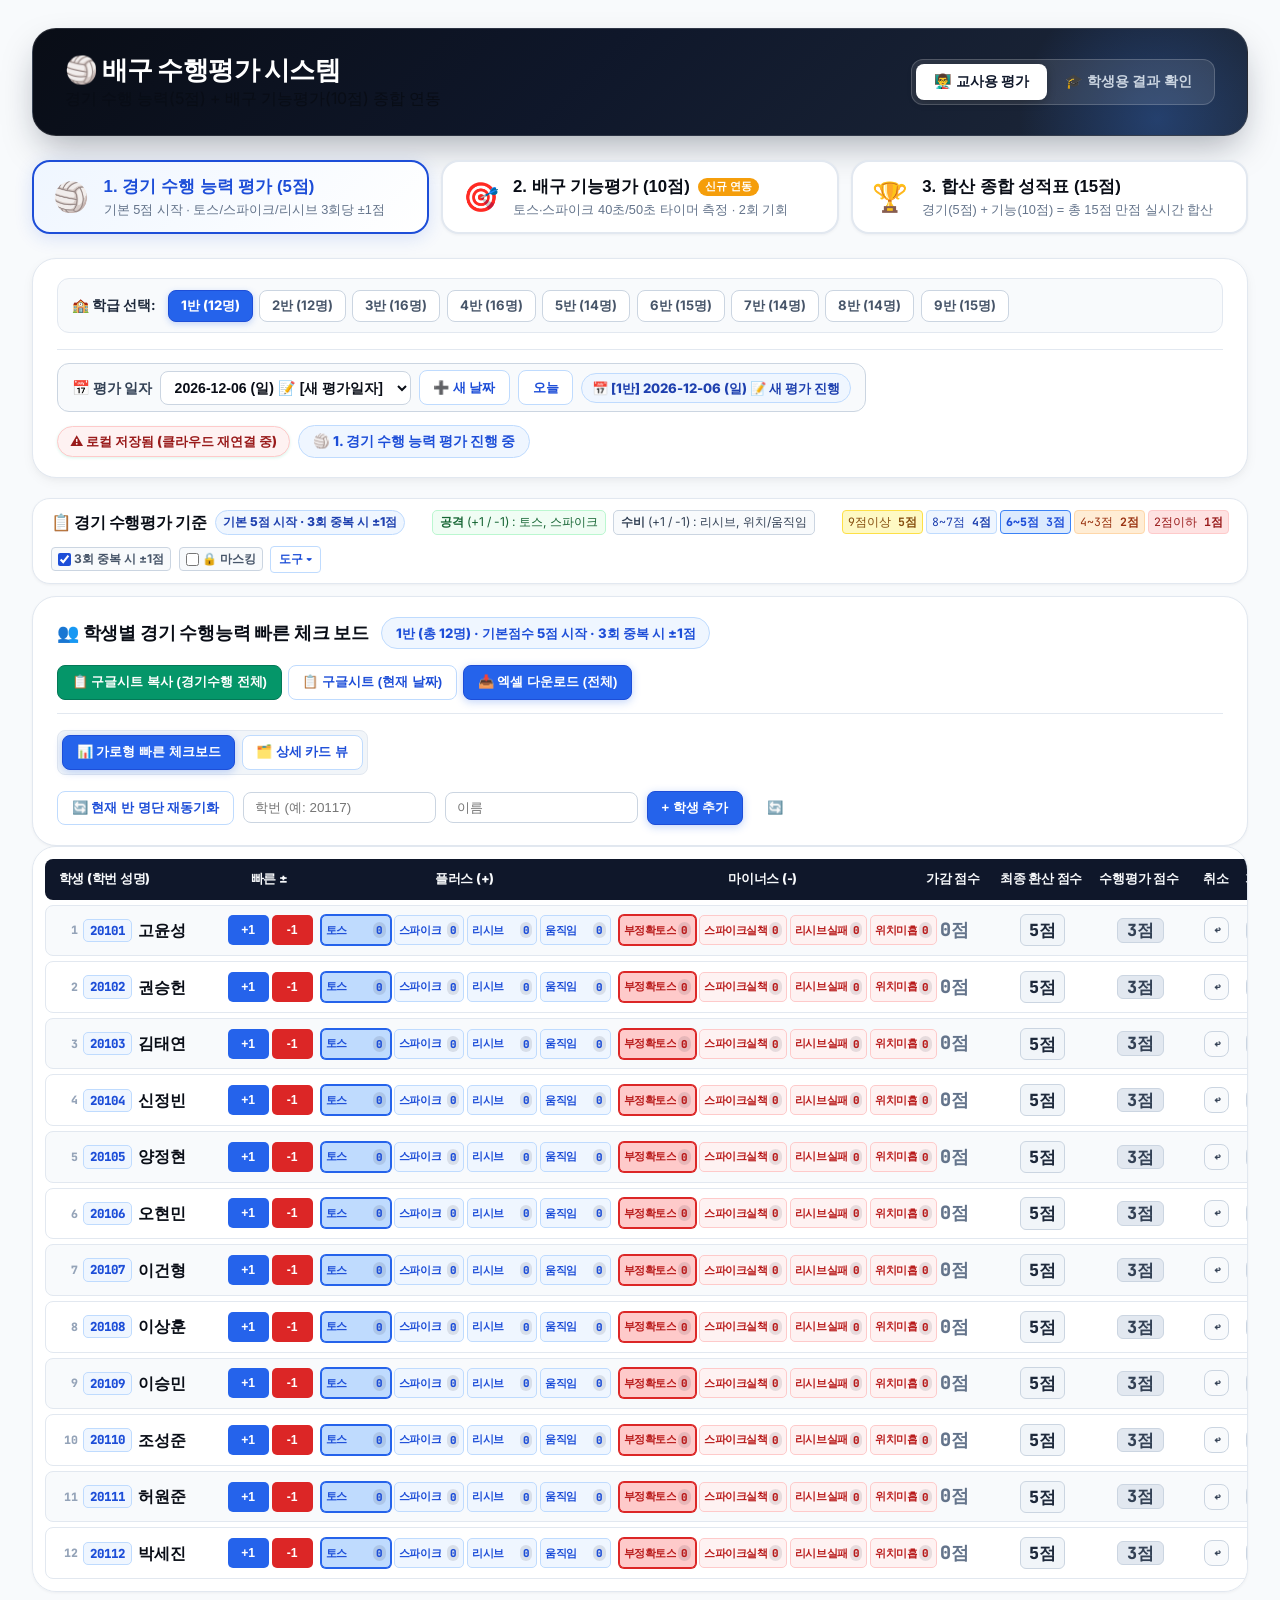
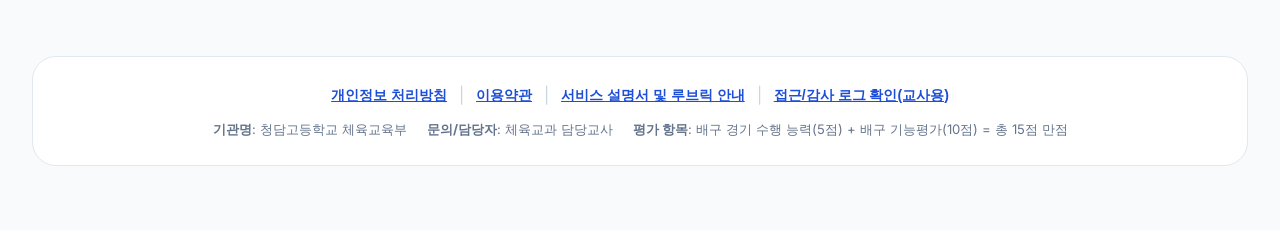
==== commit 60a4f878: "feat(volleyball): per-class evaluation dates separation and clean state v9" ====
--- a/volleyball/index.html
+++ b/volleyball/index.html
@@ -11,7 +11,7 @@
   <link
     href="https://fonts.googleapis.com/css2?family=Inter:wght@400;500;600;700;800&family=JetBrains+Mono:wght@500;700;800&display=swap"
     rel="stylesheet">
-  <link rel="stylesheet" href="style.css?v=20261117_v8">
+  <link rel="stylesheet" href="style.css?v=20261117_v9">
 </head>
 
 <body>
@@ -21,8 +21,6 @@
       <div class="vb-header-left">
         <h1 class="vb-title">🏐 배구 수행평가 시스템</h1>
         <span class="vb-header-subtitle">경기 수행 능력(5점) + 배구 기능평가(10점) 종합 연동</span>
-        <a href="../index.html" class="vb-btn vb-btn-outline vb-btn-xs"
-          style="text-decoration:none; margin-left:0.6rem; font-weight:700;">🏠 메인 포털</a>
       </div>
 
       <div class="vb-header-right">
@@ -554,9 +552,9 @@
 
 
 
-  <script src="roster_data.js?v=20261117_v8"></script>
-  <script src="backup_data.js?v=20261117_v8"></script>
-  <script src="app.js?v=20261117_v8"></script>
+  <script src="roster_data.js?v=20261117_v9"></script>
+  <script src="backup_data.js?v=20261117_v9"></script>
+  <script src="app.js?v=20261117_v9"></script>
 </body>
 
 </html>
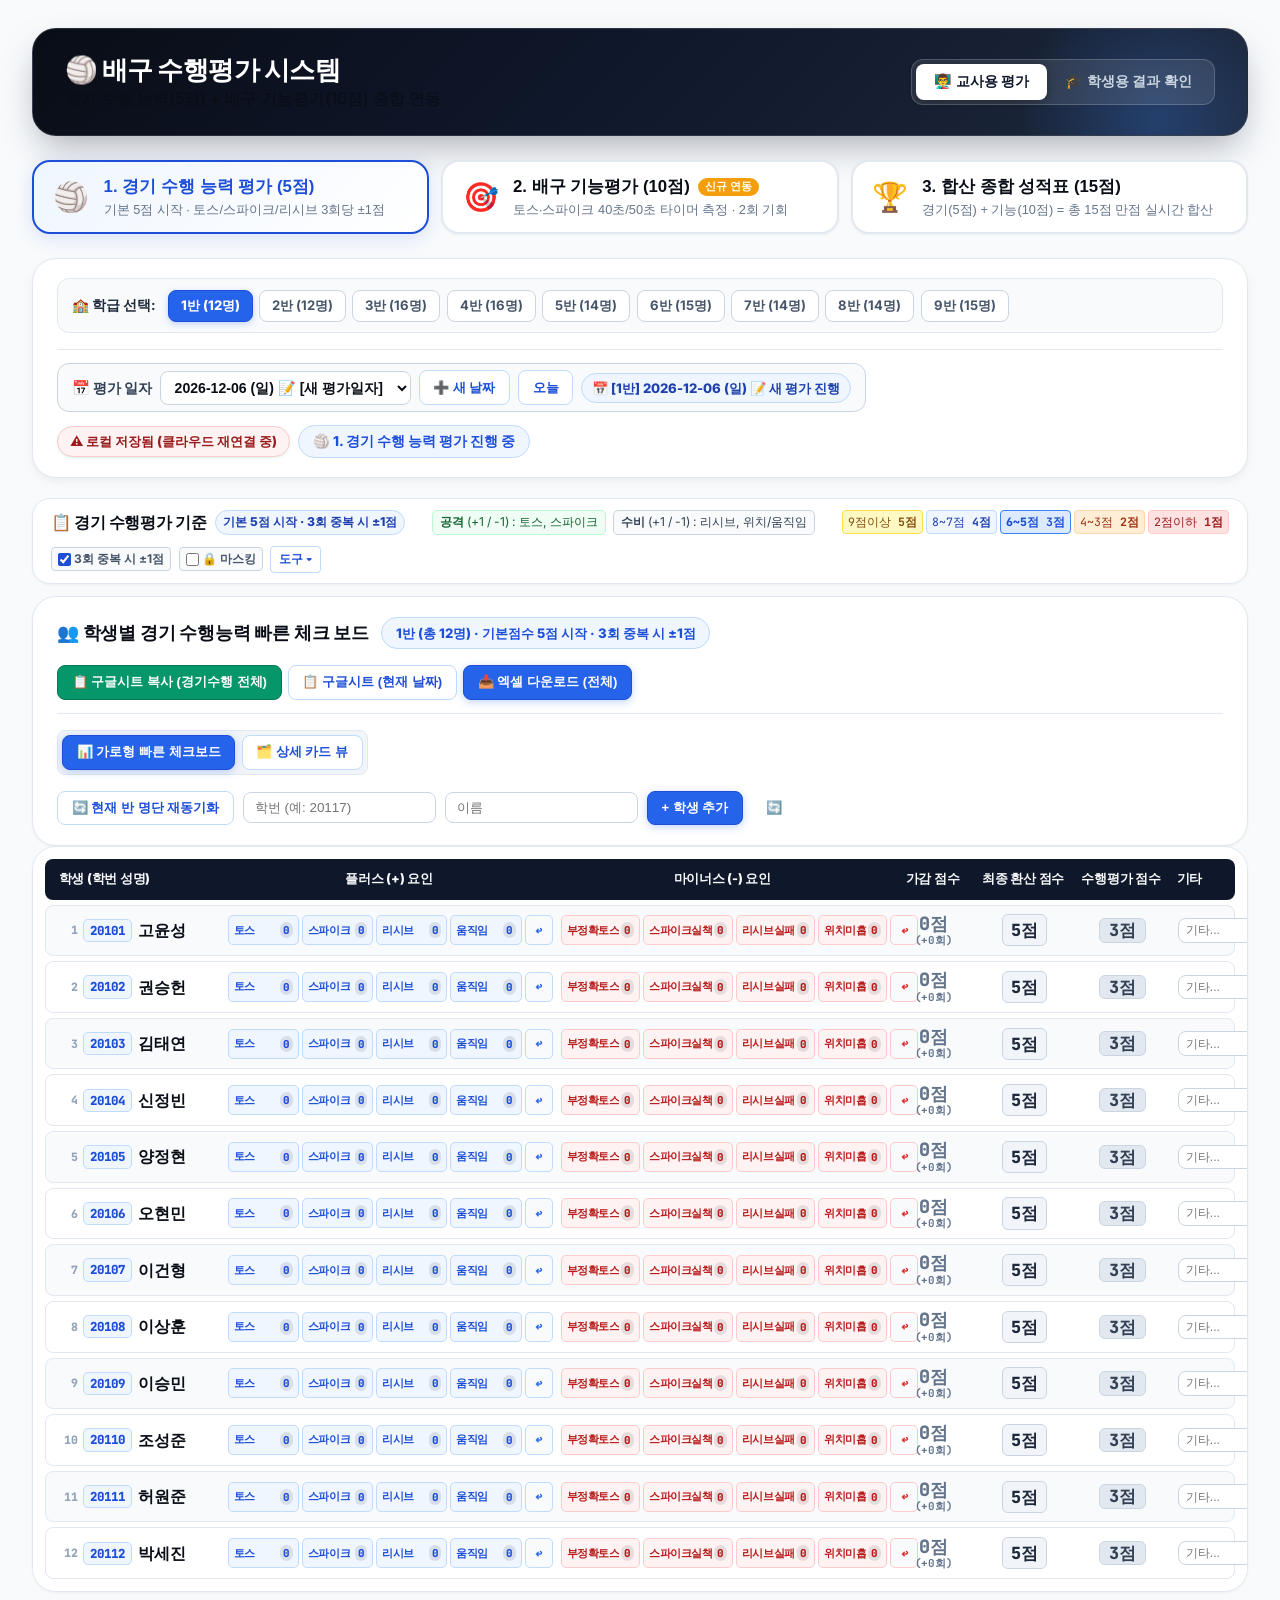
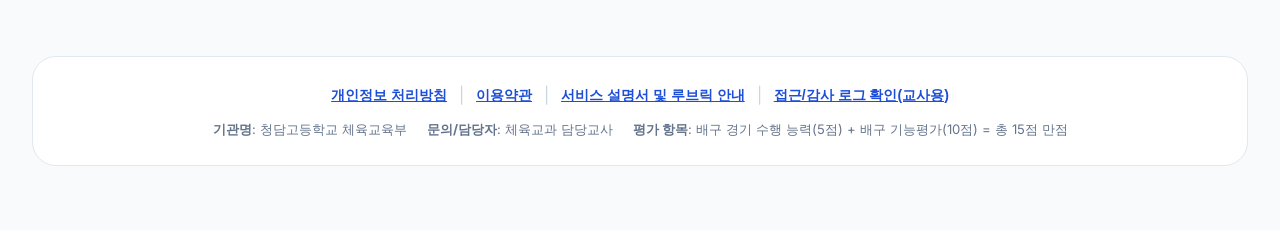
==== commit 5ad4a04f: "feat(volleyball): factor return buttons, touch feedback, 3:1 point conversion v10" ====
--- a/volleyball/index.html
+++ b/volleyball/index.html
@@ -11,7 +11,7 @@
   <link
     href="https://fonts.googleapis.com/css2?family=Inter:wght@400;500;600;700;800&family=JetBrains+Mono:wght@500;700;800&display=swap"
     rel="stylesheet">
-  <link rel="stylesheet" href="style.css?v=20261117_v9">
+  <link rel="stylesheet" href="style.css?v=20261117_v10">
 </head>
 
 <body>
@@ -552,9 +552,9 @@
 
 
 
-  <script src="roster_data.js?v=20261117_v9"></script>
-  <script src="backup_data.js?v=20261117_v9"></script>
-  <script src="app.js?v=20261117_v9"></script>
+  <script src="roster_data.js?v=20261117_v10"></script>
+  <script src="backup_data.js?v=20261117_v10"></script>
+  <script src="app.js?v=20261117_v10"></script>
 </body>
 
 </html>
--- a/volleyball/style.css
+++ b/volleyball/style.css
@@ -778,7 +778,7 @@
 }
 
 .vb-horizontal-table-body {
-  min-width: 1260px;
+  min-width: 1180px;
   display: flex;
   flex-direction: column;
   gap: 5px;
@@ -878,64 +878,23 @@
   text-overflow: ellipsis;
 }
 
-.col-quick {
-  flex: 0 0 85px;
-  min-width: 85px;
-  gap: 3px;
-}
-
-.vb-quick-btn {
-  flex: 1;
-  min-height: 30px;
-  border: none;
-  border-radius: 5px;
-  font-size: 0.76rem;
-  font-weight: 800;
-  cursor: pointer;
-  display: inline-flex;
-  align-items: center;
-  justify-content: center;
-  white-space: nowrap;
-  transition: transform 0.08s ease, filter 0.12s ease;
-}
-
-.vb-quick-btn.quick-plus {
-  background: #2563eb;
-  color: #ffffff;
-}
-
-.vb-quick-btn.quick-plus:hover {
-  background: #1d4ed8;
-}
-
-.vb-quick-btn.quick-minus {
-  background: #dc2626;
-  color: #ffffff;
-}
-
-.vb-quick-btn.quick-minus:hover {
-  background: #b91c1c;
-}
-
-.vb-quick-btn:active {
-  transform: scale(0.92);
-}
-
+/* 2. 플러스 / 마이너스 요인 칼럼 (각 325px: 4개 요소 + 되돌리기 버튼) */
 .col-plus-factors {
-  flex: 0 0 290px;
-  min-width: 290px;
+  flex: 0 0 325px;
+  min-width: 325px;
 }
 
 .col-minus-factors {
-  flex: 0 0 290px;
-  min-width: 290px;
-}
-
-/* 4등분 그리드로 고정하여 '좋은 움직임', '부정확한 토스' 등 긴 글씨 절대 겹침 방지 */
+  flex: 0 0 325px;
+  min-width: 325px;
+}
+
+/* 4개 요소 칩 + 맨 옆 되돌리기(↩) 버튼 28px 그리드 배치 */
 .vb-chips-flex {
   display: grid;
-  grid-template-columns: repeat(4, 1fr);
+  grid-template-columns: repeat(4, 1fr) 28px;
   gap: 3px;
+  align-items: center;
   width: 100%;
 }
 
@@ -945,7 +904,7 @@
   align-items: center;
   justify-content: space-between;
   gap: 2px;
-  padding: 4px 4px;
+  padding: 4px 5px;
   border-radius: 5px;
   font-size: 0.70rem;
   font-weight: 700;
@@ -954,10 +913,14 @@
   border: 1px solid transparent;
   min-height: 30px;
   white-space: nowrap;
-  transition: all 0.12s ease;
+  transition: background-color 0.08s ease, color 0.08s ease, border-color 0.08s ease, transform 0.08s ease, box-shadow 0.08s ease;
   box-sizing: border-box;
-}
-
+  user-select: none;
+  -webkit-user-select: none;
+  -webkit-tap-highlight-color: transparent;
+}
+
+/* 플러스 기본 상태: 깨끗하고 부드러운 블루 */
 .vb-factor-chip.plus {
   background: #eff6ff;
   color: #1d4ed8;
@@ -966,16 +929,26 @@
 
 .vb-factor-chip.plus:hover {
   background: #dbeafe;
-  border-color: #3b82f6;
-}
-
-.vb-factor-chip.plus.active-factor {
-  background: #bfdbfe;
-  border-color: #2563eb;
-  font-weight: 800;
-  box-shadow: 0 0 0 1px #2563eb;
-}
-
+  border-color: #93c5fd;
+}
+
+/* 플러스 터치/누르는 순간: 선명한 파란색 번쩍 활성화 피드백 (손 떼면 즉시 기본 복귀) */
+.vb-factor-chip.plus:active,
+.vb-factor-chip.plus.touch-active {
+  background: #2563eb !important;
+  color: #ffffff !important;
+  border-color: #1d4ed8 !important;
+  box-shadow: 0 0 10px rgba(37, 99, 235, 0.45) !important;
+  transform: scale(0.93);
+}
+
+.vb-factor-chip.plus:active .chip-cnt,
+.vb-factor-chip.plus.touch-active .chip-cnt {
+  background: rgba(255, 255, 255, 0.28) !important;
+  color: #ffffff !important;
+}
+
+/* 마이너스 기본 상태: 깨끗하고 부드러운 레드 */
 .vb-factor-chip.minus {
   background: #fef2f2;
   color: #b91c1c;
@@ -984,18 +957,23 @@
 
 .vb-factor-chip.minus:hover {
   background: #fee2e2;
-  border-color: #ef4444;
-}
-
-.vb-factor-chip.minus.active-factor {
-  background: #fecaca;
-  border-color: #dc2626;
-  font-weight: 800;
-  box-shadow: 0 0 0 1px #dc2626;
-}
-
-.vb-factor-chip:active {
-  transform: scale(0.92);
+  border-color: #fca5a5;
+}
+
+/* 마이너스 터치/누르는 순간: 선명한 빨간색 번쩍 활성화 피드백 (손 떼면 즉시 기본 복귀) */
+.vb-factor-chip.minus:active,
+.vb-factor-chip.minus.touch-active {
+  background: #dc2626 !important;
+  color: #ffffff !important;
+  border-color: #b91c1c !important;
+  box-shadow: 0 0 10px rgba(220, 38, 38, 0.45) !important;
+  transform: scale(0.93);
+}
+
+.vb-factor-chip.minus:active .chip-cnt,
+.vb-factor-chip.minus.touch-active .chip-cnt {
+  background: rgba(255, 255, 255, 0.28) !important;
+  color: #ffffff !important;
 }
 
 .chip-label {
@@ -1017,13 +995,84 @@
   text-align: center;
 }
 
-/* 5. 가감 점수: 누를 때마다 실시간으로 +1, -1 즉시 변동 */
+/* 플러스 / 마이너스 맨 옆 되돌리기 (↩) 버튼 */
+.vb-factor-undo-btn {
+  display: inline-flex;
+  align-items: center;
+  justify-content: center;
+  width: 28px;
+  height: 30px;
+  min-height: 30px;
+  padding: 0;
+  border-radius: 5px;
+  font-size: 0.82rem;
+  font-weight: 800;
+  cursor: pointer;
+  border: 1px solid #cbd5e1;
+  background: #ffffff;
+  color: #64748b;
+  transition: all 0.1s ease;
+  box-sizing: border-box;
+  user-select: none;
+  -webkit-tap-highlight-color: transparent;
+}
+
+.vb-factor-undo-btn.plus-undo {
+  border-color: #bfdbfe;
+  color: #2563eb;
+  background: #f8fafc;
+}
+
+.vb-factor-undo-btn.plus-undo:hover {
+  background: #eff6ff;
+  border-color: #3b82f6;
+}
+
+.vb-factor-undo-btn.plus-undo:active,
+.vb-factor-undo-btn.plus-undo.touch-active {
+  background: #2563eb !important;
+  color: #ffffff !important;
+  border-color: #1d4ed8 !important;
+  transform: scale(0.92);
+}
+
+.vb-factor-undo-btn.minus-undo {
+  border-color: #fecaca;
+  color: #dc2626;
+  background: #f8fafc;
+}
+
+.vb-factor-undo-btn.minus-undo:hover {
+  background: #fef2f2;
+  border-color: #ef4444;
+}
+
+.vb-factor-undo-btn.minus-undo:active,
+.vb-factor-undo-btn.minus-undo.touch-active {
+  background: #dc2626 !important;
+  color: #ffffff !important;
+  border-color: #b91c1c !important;
+  transform: scale(0.92);
+}
+
+/* 3. 가감 점수: 플마 3회 = ±1점 환산 점수 표기 */
 .col-delta {
-  flex: 0 0 75px;
-  min-width: 75px;
-  display: flex;
+  flex: 0 0 80px;
+  min-width: 80px;
+  display: flex;
+  flex-direction: column;
   align-items: center;
   justify-content: center;
+  gap: 2px;
+}
+
+.vb-delta-checks-sub {
+  font-family: 'JetBrains Mono', monospace;
+  font-size: 0.68rem;
+  font-weight: 700;
+  color: #64748b;
+  line-height: 1;
+  letter-spacing: -0.02em;
 }
 
 .vb-raw-score-badge {
@@ -1120,31 +1169,7 @@
   border: 1px solid #fecaca;
 }
 
-/* 8. 취소(되돌리기) 버튼 */
-.col-action {
-  flex: 0 0 42px;
-  min-width: 42px;
-  display: flex;
-  align-items: center;
-  justify-content: center;
-}
-
-.vb-btn-undo-mini {
-  padding: 0.32rem 0.55rem;
-  border-radius: var(--vb-radius-sm);
-  border: 1px solid var(--vb-border-strong);
-  background: var(--vb-bg);
-  font-size: 0.76rem;
-  font-weight: 800;
-  color: var(--vb-text-sub);
-  cursor: pointer;
-  transition: all 0.12s ease;
-}
-
-.vb-btn-undo-mini:hover {
-  background: #e2e8f0;
-  color: var(--vb-text);
-}
+/* 8. 취소 칼럼 제거됨 (플러스/마이너스 옆 ↩ 버튼으로 통합) */
 
 /* 9. 기타 사항 입력 필드 (취소 버튼 옆: 슬림하게 단축) */
 .col-note {
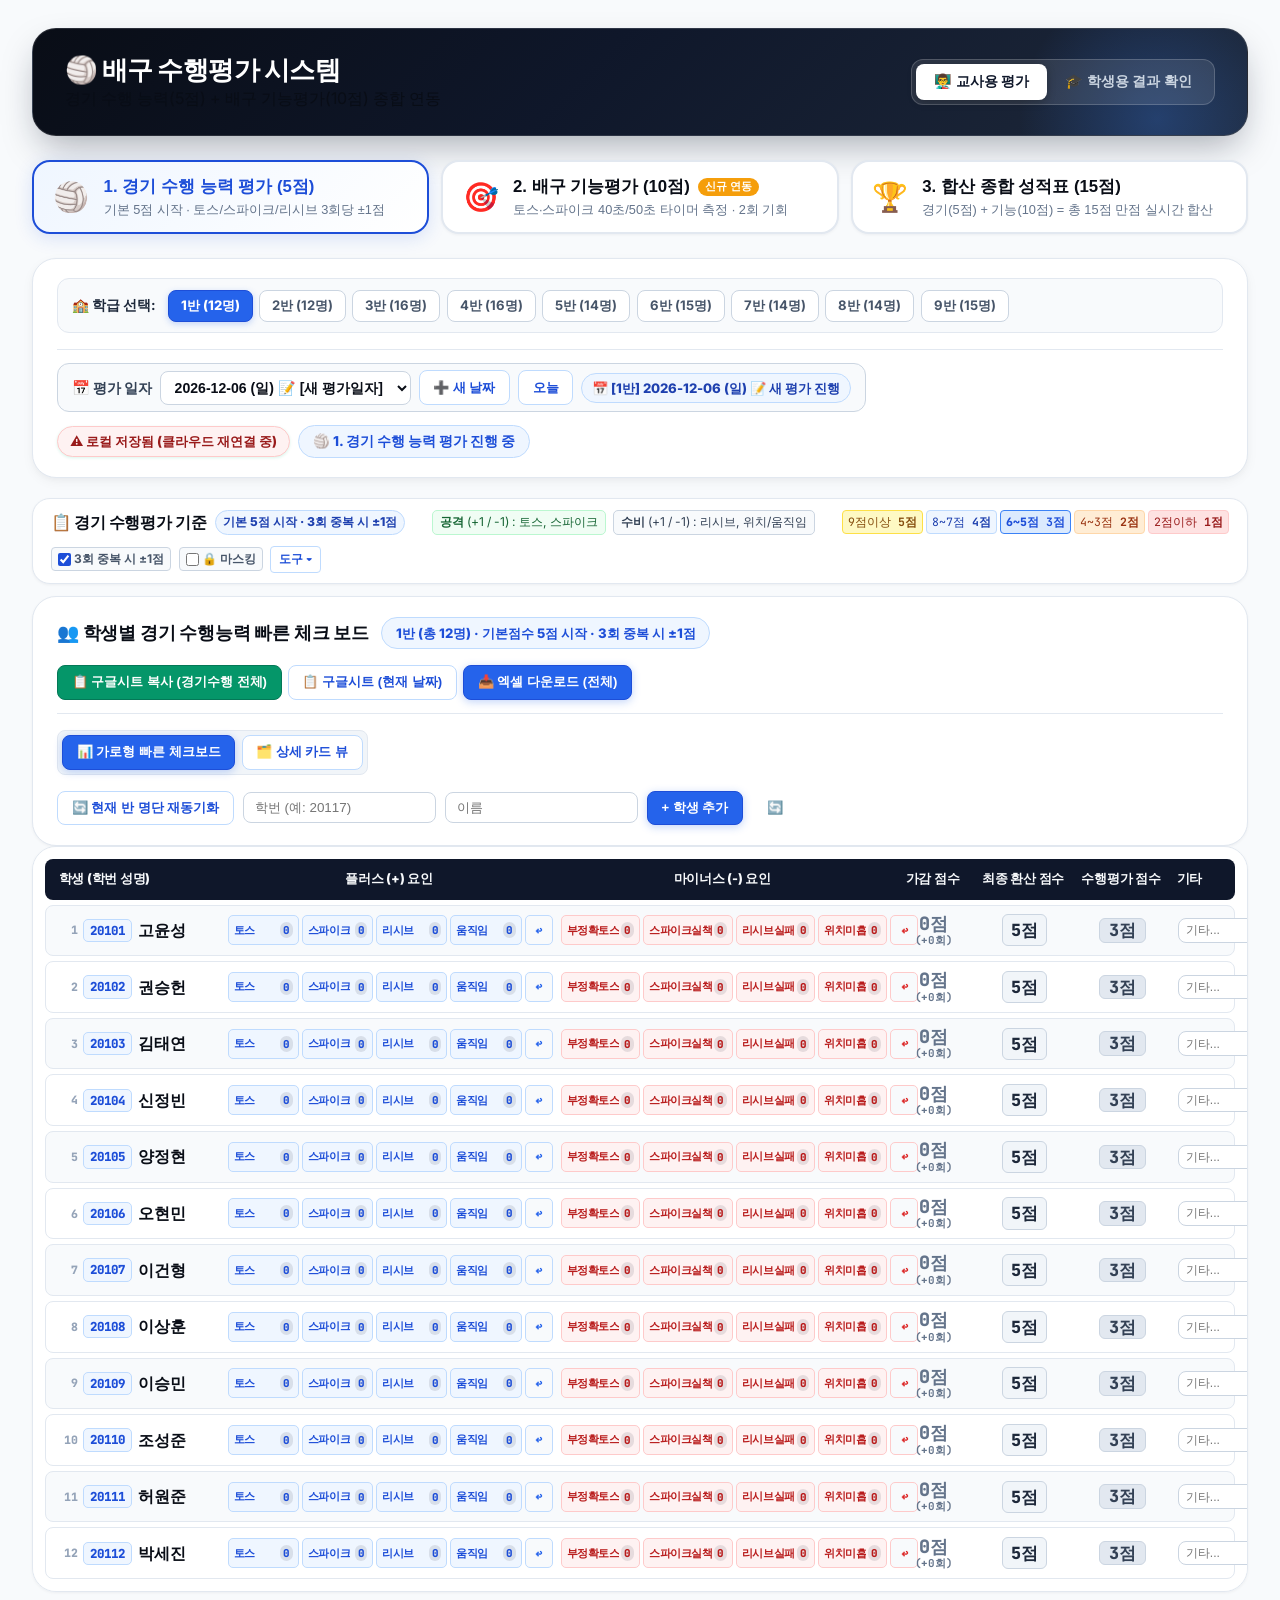
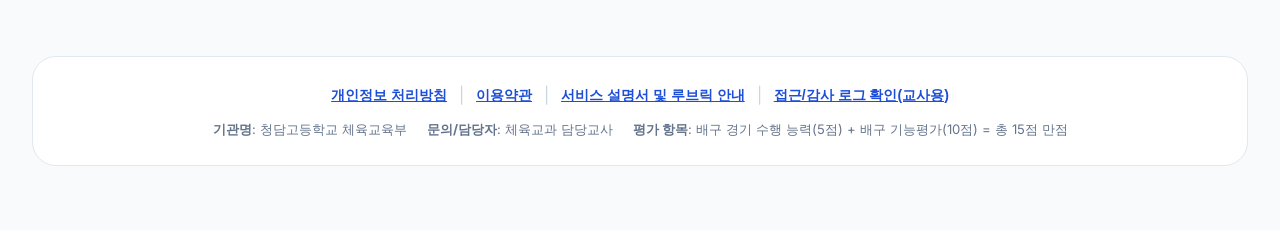
==== commit a223562e: "feat(volleyball): accumulate game performance checks across all dates with 3-unit rule and reflect i" ====
--- a/volleyball/index.html
+++ b/volleyball/index.html
@@ -11,7 +11,7 @@
   <link
     href="https://fonts.googleapis.com/css2?family=Inter:wght@400;500;600;700;800&family=JetBrains+Mono:wght@500;700;800&display=swap"
     rel="stylesheet">
-  <link rel="stylesheet" href="style.css?v=20261117_v10">
+  <link rel="stylesheet" href="style.css?v=20261117_v13">
 </head>
 
 <body>
@@ -94,13 +94,16 @@
         <div class="vb-common-meta-row">
           <!-- 평가 일자 (내가 평가한 날짜만 요일과 함께 선택) -->
           <div class="vb-eval-date-group" style="display: flex; align-items: center; gap: 8px; flex-wrap: wrap;">
-            <label for="evalDateSelect" class="vb-date-label" style="font-weight: 800; font-size: 0.9rem;">📅 평가 일자</label>
+            <label for="evalDateSelect" class="vb-date-label" style="font-weight: 800; font-size: 0.9rem;">📅 평가
+              일자</label>
             <select id="evalDateSelect" class="vb-eval-date-select" title="평가한 날짜 선택 (요일 포함)">
               <!-- 평가 기록이 있는 날짜들만 요일과 함께 동적 생성 -->
             </select>
             <input type="date" id="evalDateInput" class="vb-input vb-input-sm vb-date-input hidden" title="새 날짜 선택">
-            <button type="button" id="addNewDateBtn" class="vb-btn vb-btn-outline vb-btn-sm" title="새 평가일 추가">➕ 새 날짜</button>
-            <button type="button" id="setTodayDateBtn" class="vb-btn vb-btn-outline vb-btn-sm" title="오늘 날짜로 전환">오늘</button>
+            <button type="button" id="addNewDateBtn" class="vb-btn vb-btn-outline vb-btn-sm" title="새 평가일 추가">➕ 새
+              날짜</button>
+            <button type="button" id="setTodayDateBtn" class="vb-btn vb-btn-outline vb-btn-sm"
+              title="오늘 날짜로 전환">오늘</button>
             <span class="vb-date-status-pill" id="currentEvalDateBadge">📅 2026-11-13 (금) 평가 기록</span>
           </div>
 
@@ -552,9 +555,9 @@
 
 
 
-  <script src="roster_data.js?v=20261117_v10"></script>
-  <script src="backup_data.js?v=20261117_v10"></script>
-  <script src="app.js?v=20261117_v10"></script>
+  <script src="roster_data.js?v=20261117_v13"></script>
+  <script src="backup_data.js?v=20261117_v13"></script>
+  <script src="app.js?v=20261117_v13"></script>
 </body>
 
 </html>
--- a/volleyball/style.css
+++ b/volleyball/style.css
@@ -2255,12 +2255,12 @@
 
 /* ==========================================================================
    무결점 섹터 정렬: .vb-skill-table-grid
-   헤더와 모든 행이 100% 동일한 그리드 템플릿을 사용하여 절대 어긋나지 않음
+   (기능평가 파트: 경기점수/합산 칼럼 제거 -> 순수 기능평가 7개 칼럼 와이드 배치)
    ========================================================================== */
 .vb-skill-table-grid {
   display: grid;
-  grid-template-columns: 165px 65px 235px 235px 90px 105px 100px 125px minmax(110px, 1fr);
-  gap: 8px;
+  grid-template-columns: 170px 70px 245px 245px 105px 125px minmax(130px, 1fr);
+  gap: 10px;
   align-items: center;
   box-sizing: border-box;
   width: 100%;
